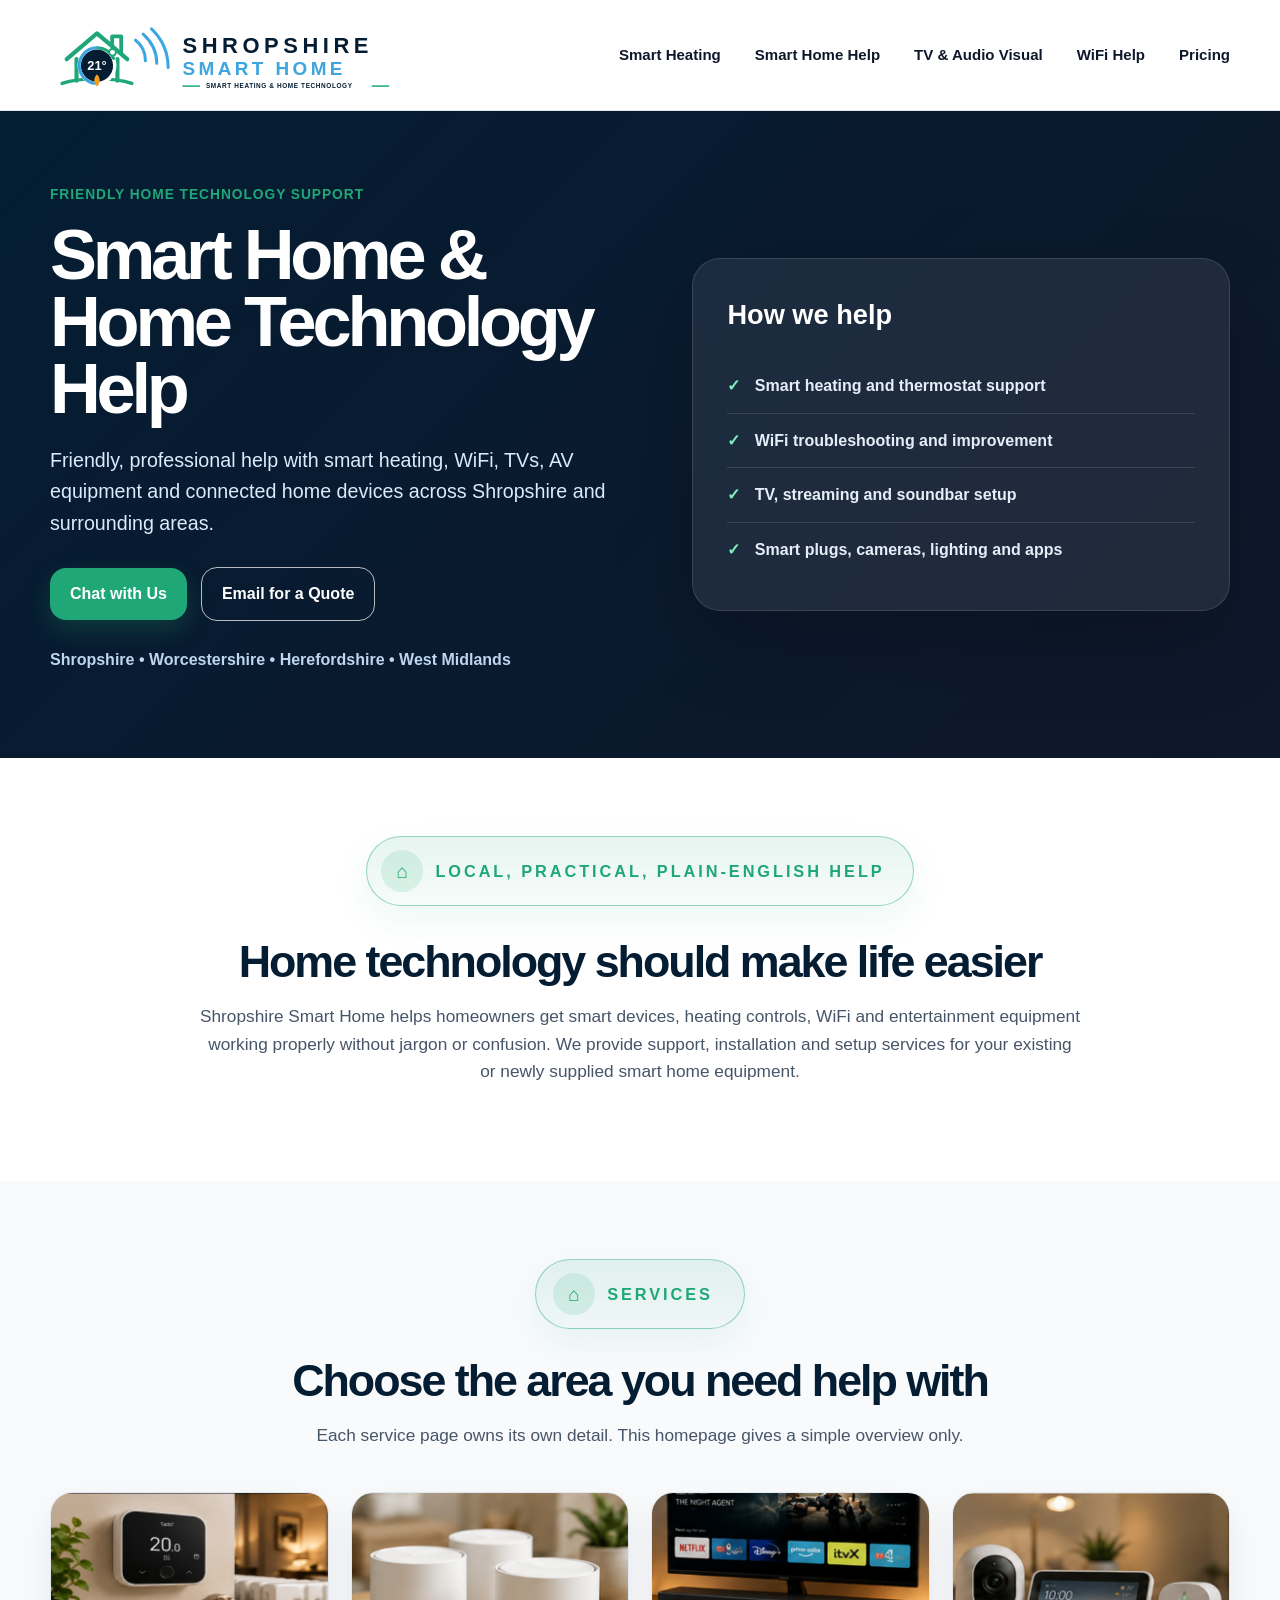
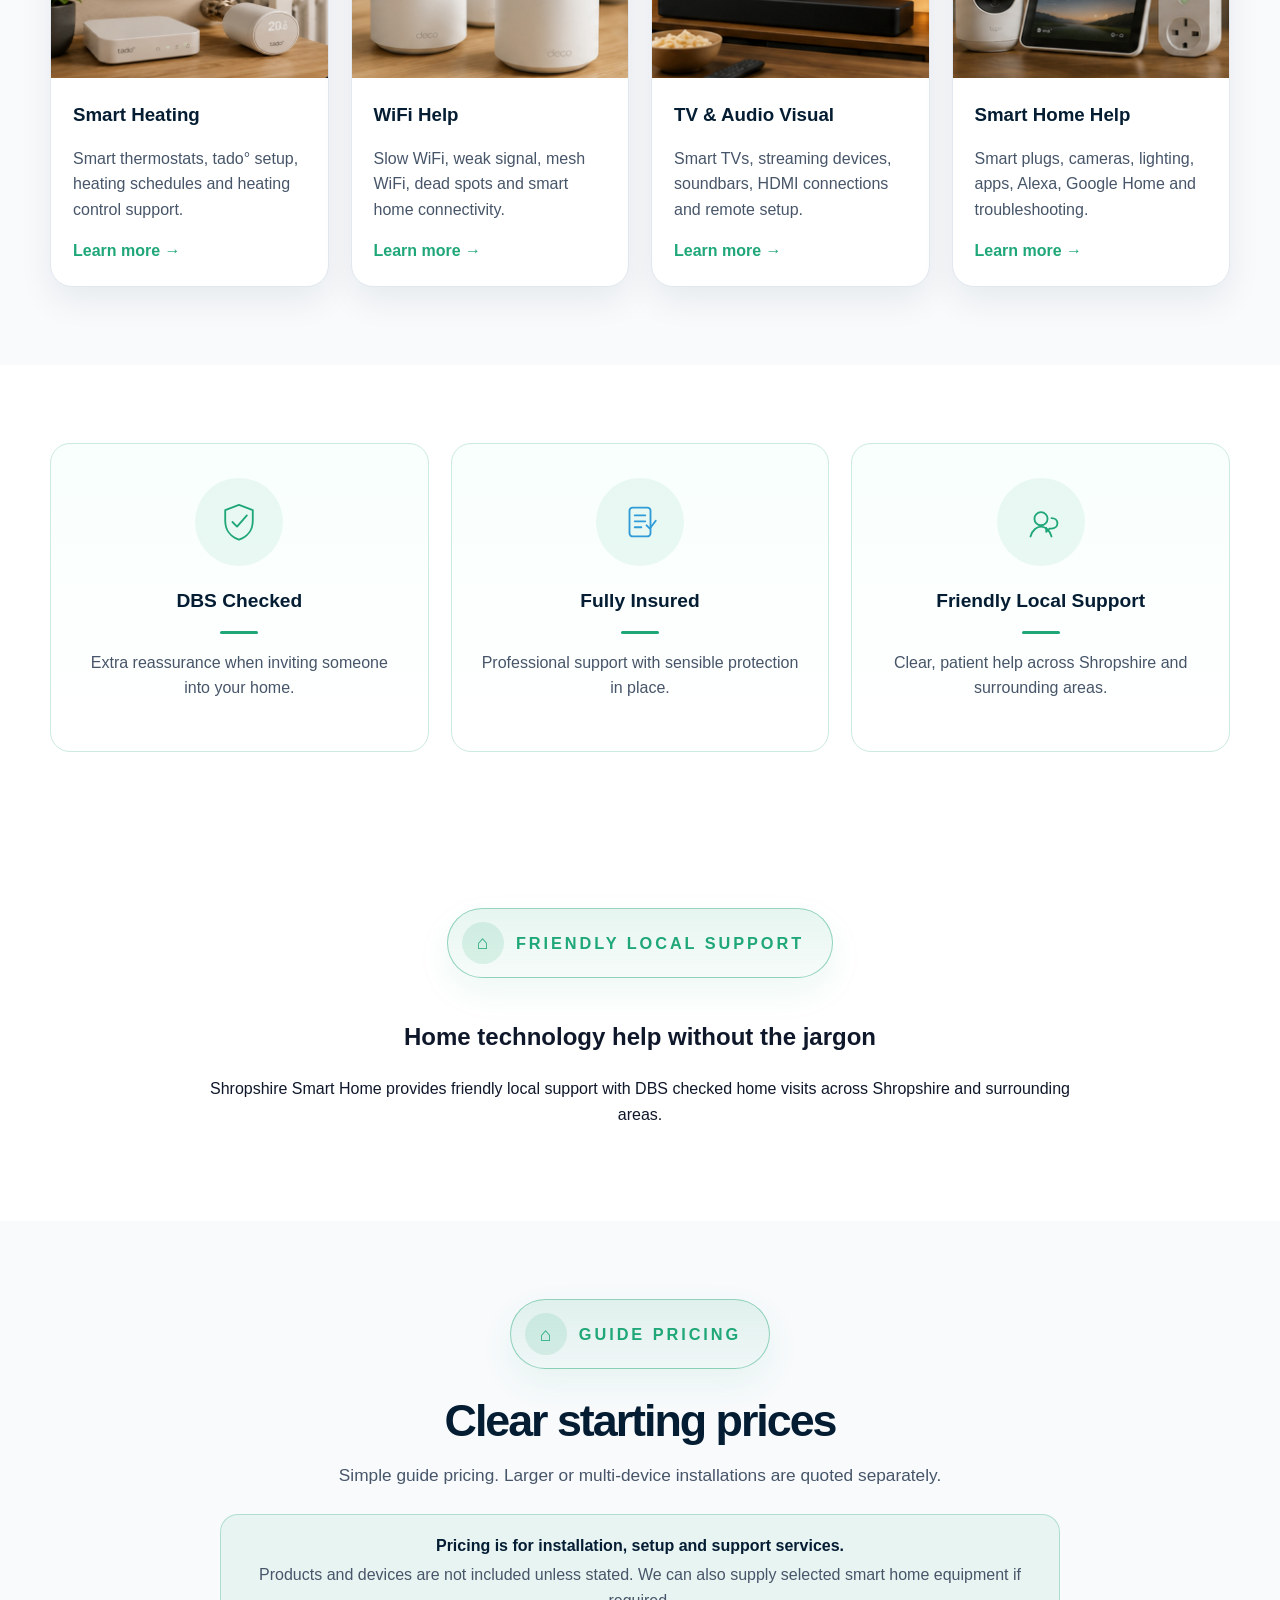
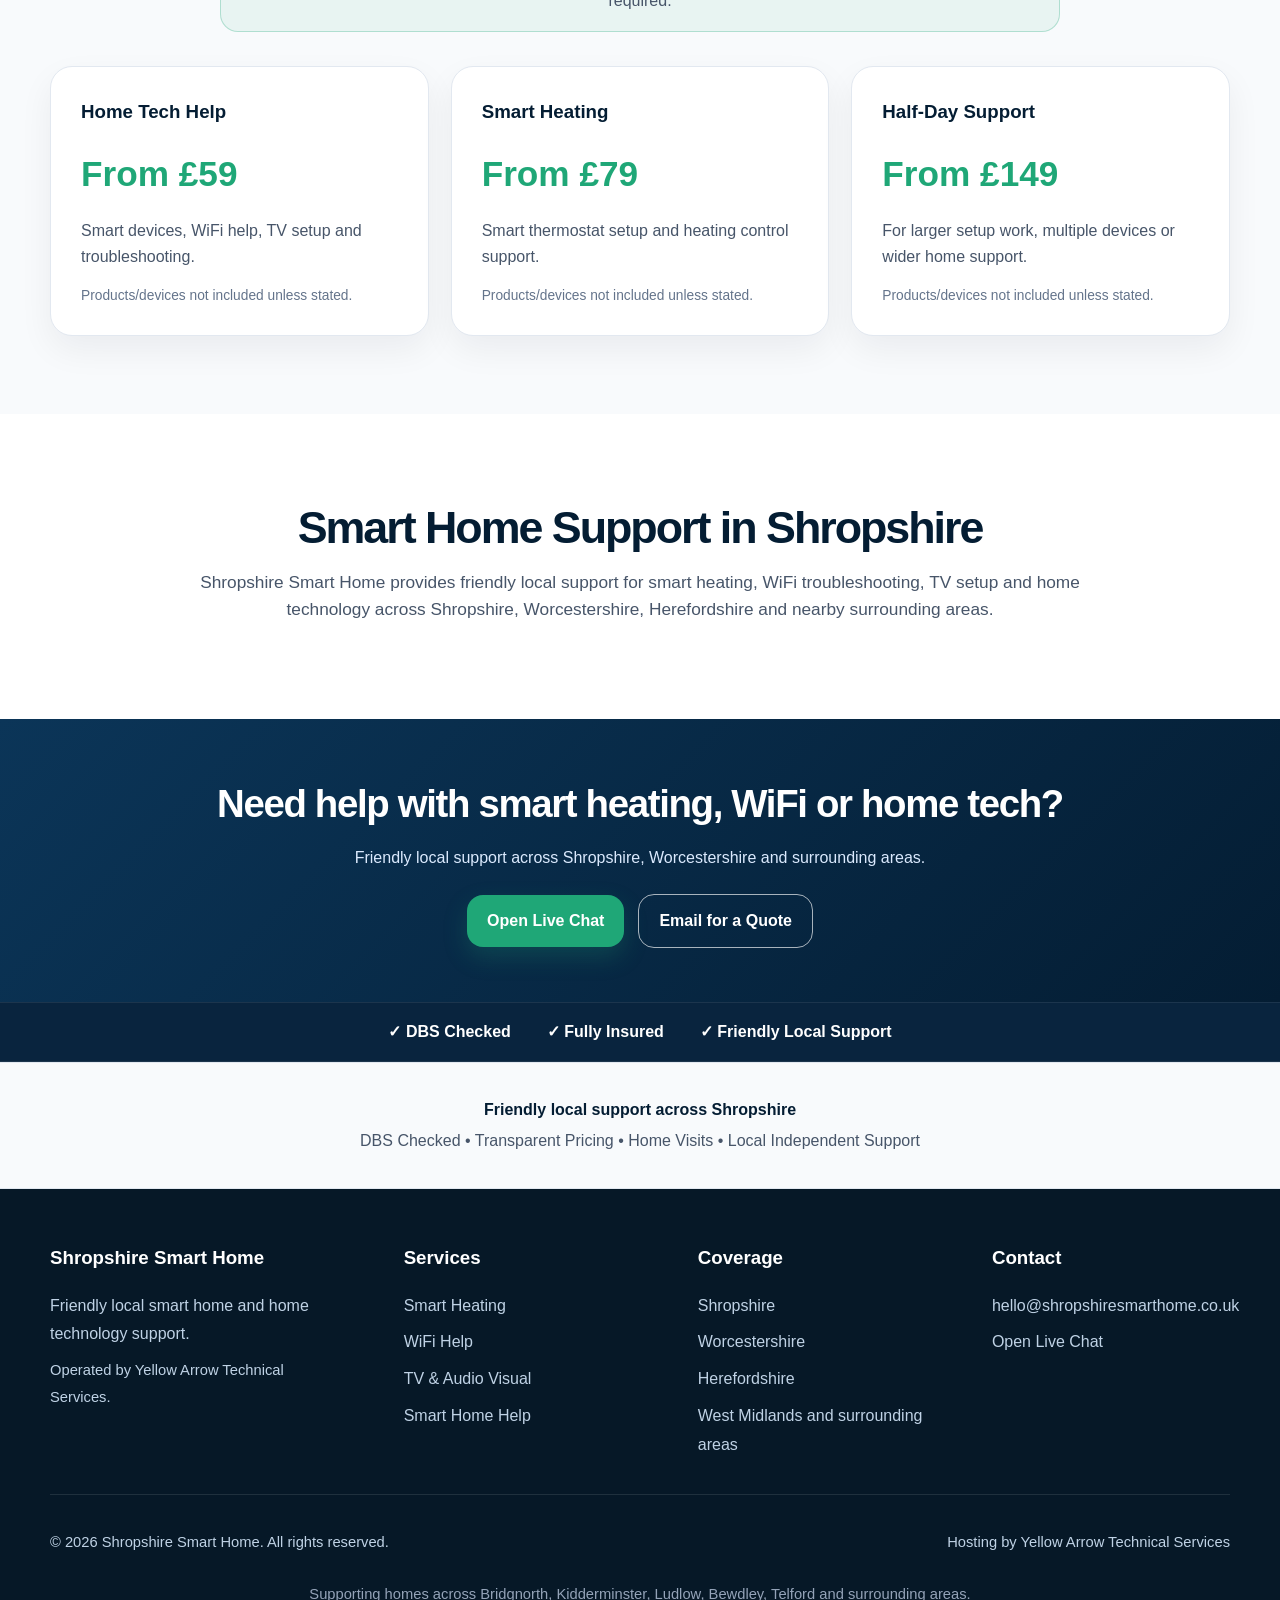
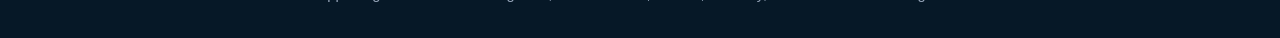
==== index.html @ 40a6ead3 "Publish" ====
<!DOCTYPE html>
<html lang="en-GB">
<head>
  <meta charset="utf-8">
  <meta name="viewport" content="width=device-width, initial-scale=1.0">
  
  <meta name="description" content="Local smart home support across Shropshire, Worcestershire and surrounding areas. Smart heating, WiFi help, TV setup and home technology support.">
  <meta property="og:title" content="Smart Home &amp; WiFi Support in Shropshire | Shropshire Smart Home">
  <meta property="og:description" content="Local smart home support across Shropshire, Worcestershire and surrounding areas. Smart heating, WiFi help, TV setup and home technology support.">
  <link rel="icon" href="/favicon.ico">
  <link rel="stylesheet" href="/styles.css">

<title>Smart Home Help & Smart Heating Installation | Shropshire Smart Home</title>
<meta name="description" content="Friendly local smart home support across Shropshire. Smart heating, WiFi help, TV & audio visual setup and smart home device installation.">
<link rel="canonical" href="https://shropshiresmarthome.co.uk/">
<meta property="og:title" content="Smart Home Help & Smart Heating Installation | Shropshire Smart Home">
<meta property="og:description" content="Friendly local smart home support across Shropshire. Smart heating, WiFi help, TV & audio visual setup and smart home device installation.">
<meta property="og:type" content="website">
<meta property="og:url" content="https://shropshiresmarthome.co.uk/">
<meta name="robots" content="index, follow">
<script type="application/ld+json">
{"@context": "https://schema.org", "@type": "LocalBusiness", "name": "Shropshire Smart Home", "url": "https://shropshiresmarthome.co.uk", "areaServed": ["Shropshire", "Bridgnorth", "Kidderminster", "Ludlow", "Bewdley", "Telford", "Shrewsbury"]}
</script>

</head>
<body>
<header class="site-header">
  <div class="container header-inner">
    <a class="brand brand-image" href="/" class="active" aria-label="Shropshire Smart Home home">
      <img src="/assets/shropshire-smart-home-header-logo.svg" alt="Shropshire Smart Home" loading="lazy">
    </a>
    <button class="mobile-menu-button" aria-expanded="false" aria-label="Open menu">☰</button>
    <nav class="main-nav">
      <a href="/smart-heating/">Smart Heating</a>
      <a href="/smart-home-help/">Smart Home Help</a>
      <a href="/tv-audio-visual/">TV &amp; Audio Visual</a>
      <a href="/wifi-help/">WiFi Help</a>
      <a href="/#pricing">Pricing</a>
    </nav>
  </div>
</header>
<main>

<section class="hero">
  <div class="container hero-grid">
    <div class="hero-copy">
      <p class="eyebrow">Friendly home technology support</p>
      <h1>Smart Home &amp; Home Technology Help</h1>
      <p class="hero-lead">Friendly, professional help with smart heating, WiFi, TVs, AV equipment and connected home devices across Shropshire and surrounding areas.</p>
      <div class="hero-actions">
        <a class="button button-primary" href="javascript:void(0)" onclick="if(window.Tawk_API){Tawk_API.maximize();}">Chat with Us</a>
        <a class="button button-secondary dark" href="mailto:hello@shropshiresmarthome.co.uk?subject=Website%20Enquiry">Email for a Quote</a>
      </div>
      <p class="hero-small">Shropshire • Worcestershire • Herefordshire • West Midlands</p>
    </div>
    <div class="hero-panel">
      <h2>How we help</h2>
      <ul>
        <li><span>✓</span> Smart heating and thermostat support</li>
        <li><span>✓</span> WiFi troubleshooting and improvement</li>
        <li><span>✓</span> TV, streaming and soundbar setup</li>
        <li><span>✓</span> Smart plugs, cameras, lighting and apps</li>
      </ul>
    </div>
  </div>
</section>

<section class="section intro-section">
  <div class="container narrow center">
    <span class="section-kicker">Local, practical, plain-English help</span>
    <h2>Home technology should make life easier</h2>
    <p>Shropshire Smart Home helps homeowners get smart devices, heating controls, WiFi and entertainment equipment working properly without jargon or confusion. We provide support, installation and setup services for your existing or newly supplied smart home equipment.</p>
  </div>
</section>

<section class="section services-overview" id="services">
  <div class="container">
    <div class="section-heading">
      <span>Services</span>
      <h2>Choose the area you need help with</h2>
      <p>Each service page owns its own detail. This homepage gives a simple overview only.</p>
    </div>
    <div class="service-card-grid">
      <article class="service-card">
        <img src="/assets/service-smart-heating-final-wide.jpg" alt="Smart heating thermostat installation" loading="lazy">
        <div class="service-card-content">
          <h3>Smart Heating</h3>
          <p>Smart thermostats, tado° setup, heating schedules and heating control support.</p>
          <a class="text-link" href="/smart-heating/">Learn more</a>
        </div>
      </article>
      <article class="service-card">
        <img src="/assets/service-wifi-help.jpg" alt="Home WiFi and smart connectivity support" loading="lazy">
        <div class="service-card-content">
          <h3>WiFi Help</h3>
          <p>Slow WiFi, weak signal, mesh WiFi, dead spots and smart home connectivity.</p>
          <a class="text-link" href="/wifi-help/">Learn more</a>
        </div>
      </article>
      <article class="service-card">
        <img src="/assets/service-tv-streaming.jpg" alt="TV streaming and connected home setup" loading="lazy">
        <div class="service-card-content">
          <h3>TV &amp; Audio Visual</h3>
          <p>Smart TVs, streaming devices, soundbars, HDMI connections and remote setup.</p>
          <a class="text-link" href="/tv-audio-visual/">Learn more</a>
        </div>
      </article>
      <article class="service-card">
        <img src="/assets/service-smart-home-help.jpg" alt="Smart home device setup" loading="lazy">
        <div class="service-card-content">
          <h3>Smart Home Help</h3>
          <p>Smart plugs, cameras, lighting, apps, Alexa, Google Home and troubleshooting.</p>
          <a class="text-link" href="/smart-home-help/">Learn more</a>
        </div>
      </article>
    </div>
  </div>
</section>

<section class="section trust-section">
  <div class="container trust-cards">
    <article>
      
      <div class="trust-icon" aria-hidden="true">
        <svg viewBox="0 0 64 64" role="img">
          <path d="M32 6l21 8v16c0 14.5-8.8 24.7-21 29-12.2-4.3-21-14.5-21-29V14l21-8z"/>
          <path d="M22 32l7 7 15-17"/>
        </svg>
      </div>
      <strong>DBS Checked</strong>
      <p>Extra reassurance when inviting someone into your home.</p>
    </article>
    <article>
      
      <div class="trust-icon" aria-hidden="true">
        <svg viewBox="0 0 64 64" role="img">
          <rect x="16" y="10" width="32" height="44" rx="5"/>
          <path d="M24 22h16M24 31h16M24 40h10"/>
          <path d="M42 37l5 5 9-12"/>
        </svg>
      </div>
      <strong>Fully Insured</strong>
      <p>Professional support with sensible protection in place.</p>
    </article>
    <article>
      
      <div class="trust-icon" aria-hidden="true">
        <svg viewBox="0 0 64 64" role="img">
          <circle cx="32" cy="27" r="10"/>
          <path d="M16 54c3-10 10-15 16-15s13 5 16 15"/>
          <path d="M48 26c5 0 9 3 9 8s-4 8-9 8h-3l-5 5v-6"/>
        </svg>
      </div>
      <strong>Friendly Local Support</strong>
      <p>Clear, patient help across Shropshire and surrounding areas.</p>
    </article>
  </div>
</section>


<section class="section about-trust">
  <div class="container narrow center">
    <span class="section-kicker">Friendly local support</span>
    <h2>Home technology help without the jargon</h2>
    <p>Shropshire Smart Home provides friendly local support with DBS checked home visits across Shropshire and surrounding areas.</p>
  </div>
</section>

<section class="section pricing-overview" id="pricing">
  <div class="container">
    <div class="section-heading">
      <span>Guide Pricing</span>
      <h2>Clear starting prices</h2>
      <p>Simple guide pricing. Larger or multi-device installations are quoted separately.</p>
    </div>
    
<div class="pricing-clarification">
  <strong>Pricing is for installation, setup and support services.</strong>
  <span>Products and devices are not included unless stated. We can also supply selected smart home equipment if required.</span>
</div>

    <div class="price-grid">
      <article>
        <h3>Home Tech Help</h3>
        <strong>From £59</strong>
        <p>Smart devices, WiFi help, TV setup and troubleshooting.</p>
        <small class="price-note">Products/devices not included unless stated.</small>
      </article>
      <article>
        <h3>Smart Heating</h3>
        <strong>From £79</strong>
        <p>Smart thermostat setup and heating control support.</p>
        <small class="price-note">Products/devices not included unless stated.</small>
      </article>
      <article>
        <h3>Half-Day Support</h3>
        <strong>From £149</strong>
        <p>For larger setup work, multiple devices or wider home support.</p>
        <small class="price-note">Products/devices not included unless stated.</small>
      </article>
    </div>
  </div>
</section>

<section class="section local-seo">
  <div class="container narrow center">
    <h2>Smart Home Support in Shropshire</h2>
    <p>Shropshire Smart Home provides friendly local support for smart heating, WiFi troubleshooting, TV setup and home technology across Shropshire, Worcestershire, Herefordshire and nearby surrounding areas.</p>
  </div>
</section>

</main>
<section class="pre-footer-cta">
  <div class="container pre-footer-inner">
    <h2>Need help with smart heating, WiFi or home tech?</h2>
    <p>Friendly local support across Shropshire, Worcestershire and surrounding areas.</p>
    <div class="cta-actions">
      <a class="button button-primary" href="javascript:void(0)" onclick="if(window.Tawk_API){Tawk_API.maximize();}">Open Live Chat</a>
      <a class="button button-secondary light" href="mailto:hello@shropshiresmarthome.co.uk?subject=Website%20Enquiry">Email for a Quote</a>
    </div>
  </div>
</section>

<section class="trust-strip" aria-label="Trust and reassurance">
  <div class="container trust-strip-inner">
    <span>✓ DBS Checked</span>
    <span>✓ Fully Insured</span>
    <span>✓ Friendly Local Support</span>
  </div>
</section>


<section class="footer-trust-banner">
  <div class="container narrow center">
    <p><strong>Friendly local support across Shropshire</strong></p>
    <p>DBS Checked • Transparent Pricing • Home Visits • Local Independent Support</p>
  </div>
</section>
<footer class="site-footer" id="contact">
  <div class="container footer-grid">
    <div>
      <h3>Shropshire Smart Home</h3>
      <p>Friendly local smart home and home technology support.</p>
      <p class="footer-small">Operated by Yellow Arrow Technical Services.</p>
    </div>
    <div>
      <h3>Services</h3>
      <p><a href="/smart-heating/">Smart Heating</a></p>
      <p><a href="/wifi-help/">WiFi Help</a></p>
      <p><a href="/tv-audio-visual/">TV &amp; Audio Visual</a></p>
      <p><a href="/smart-home-help/">Smart Home Help</a></p>
    </div>
    <div>
      <h3>Coverage</h3>
      <p>Shropshire</p>
      <p>Worcestershire</p>
      <p>Herefordshire</p>
      <p>West Midlands and surrounding areas</p>
    </div>
    <div>
      <h3>Contact</h3>
      <p><a href="mailto:hello@shropshiresmarthome.co.uk">hello@shropshiresmarthome.co.uk</a></p>
      <p><a href="javascript:void(0)" onclick="if(window.Tawk_API){Tawk_API.maximize();}">Open Live Chat</a></p>
    </div>
  </div>
  <div class="container footer-bottom">
    <p>© 2026 Shropshire Smart Home. All rights reserved.</p>
    <p>Hosting by <a href="https://yellowarrow.co.uk">Yellow Arrow Technical Services</a></p>
  </div>
<p class="service-areas">Supporting homes across Bridgnorth, Kidderminster, Ludlow, Bewdley, Telford and surrounding areas.</p>
</footer>
<!--Start of Tawk.to Script-->
<script type="text/javascript">
var Tawk_API=Tawk_API||{}, Tawk_LoadStart=new Date();
(function(){
var s1=document.createElement("script"),s0=document.getElementsByTagName("script")[0];
s1.async=true;
s1.src='https://embed.tawk.to/69ff1a2b364aeb1c298f36e7/1jo67sf1c';
s1.charset='UTF-8';
s1.setAttribute('crossorigin','*');
s0.parentNode.insertBefore(s1,s0);
})();
</script>
<!--End of Tawk.to Script-->
<script src="/script.js"></script>
</body>
</html>
---- styles.css ----
:root {
  --navy: #041d33;
  --slate: #0f172a;
  --muted: #64748b;
  --light: #f8fafc;
  --line: #e2e8f0;
  --green: #1fa777;
  --green-dark: #17865f;
  --blue: #3da5e0;
  --white: #ffffff;
  --orange: #f59d1a;
}
* { box-sizing: border-box; }
html { scroll-behavior: smooth; }
body {
  margin: 0;
  font-family: Arial, Helvetica, sans-serif;
  color: var(--slate);
  background: #fff;
  line-height: 1.6;
}
a { color: inherit; text-decoration: none; }
img { max-width: 100%; }
.container {
  width: min(1180px, calc(100% - 40px));
  margin: 0 auto;
}
.narrow { max-width: 880px; }
.center { text-align: center; }

.site-header {
  position: sticky;
  top: 0;
  z-index: 50;
  background: rgba(255,255,255,.96);
  border-bottom: 1px solid var(--line);
  backdrop-filter: blur(10px);
}
.header-inner {
  min-height: 82px;
  display: flex;
  align-items: center;
  justify-content: space-between;
  gap: 22px;
}
.brand-image img {
  max-height: 72px;
  width: auto;
  display: block;
}
.main-nav {
  display: flex;
  align-items: center;
  gap: 22px;
  font-size: .94rem;
  font-weight: 800;
}
.main-nav a:hover,
.main-nav a.active { color: var(--green); }
.nav-button,
.button-primary {
  background: var(--green);
  color: #fff !important;
  padding: 12px 18px;
  border-radius: 16px;
  box-shadow: 0 10px 24px rgba(31,167,119,.22);
}
.nav-button:hover,
.button-primary:hover { background: var(--green-dark); }
.mobile-menu-button {
  display: none;
  border: 0;
  background: var(--light);
  border-radius: 12px;
  font-size: 1.5rem;
  padding: 8px 12px;
}
.button {
  display: inline-flex;
  align-items: center;
  justify-content: center;
  border-radius: 16px;
  padding: 13px 20px;
  font-weight: 900;
}
.button-secondary {
  border: 1px solid #9fb1c6;
  background: #fff;
  color: var(--navy);
}
.button-secondary.dark {
  background: transparent;
  color: #fff;
  border-color: rgba(255,255,255,.7);
}
.button-secondary.light {
  background: transparent;
  color: #fff;
  border-color: rgba(255,255,255,.65);
}
.hero,
.service-hero {
  background: linear-gradient(135deg, var(--navy), #0f172a);
  color: #fff;
  overflow: hidden;
}
.hero-grid,
.service-hero-grid {
  min-height: 620px;
  display: grid;
  grid-template-columns: 1.04fr .96fr;
  gap: 60px;
  align-items: center;
  padding: 70px 0;
}
.eyebrow,
.section-kicker {
  display: inline-flex;
  align-items: center;
  gap: 8px;
  color: var(--green);
  font-weight: 900;
  letter-spacing: .07em;
  text-transform: uppercase;
  font-size: .86rem;
  margin: 0 0 16px;
}
.eyebrow.light { color: #80f0bf; }
.hero h1,
.service-hero h1 {
  font-size: clamp(2.9rem, 5.5vw, 5.4rem);
  line-height: .95;
  letter-spacing: -.06em;
  margin: 0 0 22px;
}
.hero-lead {
  font-size: 1.23rem;
  max-width: 640px;
  color: #dbeafe;
  margin-bottom: 28px;
}
.hero-actions,
.cta-actions {
  display: flex;
  gap: 14px;
  flex-wrap: wrap;
  align-items: center;
}
.hero-small {
  margin-top: 26px;
  color: #bdd5ee;
  font-weight: 700;
}
.hero-panel {
  background: rgba(255,255,255,.08);
  border: 1px solid rgba(255,255,255,.12);
  border-radius: 28px;
  padding: 34px;
  box-shadow: 0 30px 80px rgba(0,0,0,.22);
}
.hero-panel h2 {
  margin-top: 0;
  font-size: 1.7rem;
}
.hero-panel ul {
  padding: 0;
  margin: 0;
  list-style: none;
}
.hero-panel li {
  padding: 14px 0;
  border-bottom: 1px solid rgba(255,255,255,.12);
  color: #e5eef8;
  font-weight: 700;
}
.hero-panel li:last-child { border-bottom: 0; }
.hero-panel span { color: #80f0bf; margin-right: 10px; }

.section { padding: 78px 0; }
.section-heading {
  text-align: center;
  max-width: 780px;
  margin: 0 auto 42px;
}
.section-heading span {
  color: var(--green);
  font-weight: 900;
  text-transform: uppercase;
  letter-spacing: .07em;
  font-size: .85rem;
}
.section-heading h2,
.intro-section h2,
.local-seo h2 {
  color: var(--navy);
  font-size: clamp(2rem, 3.5vw, 3.4rem);
  line-height: 1.06;
  margin: 12px 0 14px;
  letter-spacing: -.045em;
}
.section-heading p,
.intro-section p,
.local-seo p {
  color: #475569;
  font-size: 1.08rem;
}
.intro-section { background: #fff; }
.services-overview { background: var(--light); }
.service-card-grid {
  display: grid;
  grid-template-columns: repeat(4, 1fr);
  gap: 22px;
}
.service-card {
  background: #fff;
  border: 1px solid var(--line);
  border-radius: 22px;
  overflow: hidden;
  box-shadow: 0 14px 34px rgba(15,23,42,.07);
}
.service-card img {
  height: 185px;
  width: 100%;
  object-fit: cover;
  display: block;
}
.service-card-content { padding: 22px; }
.service-card h3 {
  margin: 0 0 10px;
  color: var(--navy);
}
.service-card p { color: #475569; }
.text-link {
  color: var(--green);
  font-weight: 900;
}
.text-link::after { content: " →"; }

.trust-section {
  background: #fff;
}
.trust-cards {
  display: grid;
  grid-template-columns: repeat(3, 1fr);
  gap: 22px;
}
.trust-cards article {
  border: 1px solid #cceadd;
  background: linear-gradient(180deg, #f8fffc, #fff);
  border-radius: 20px;
  padding: 26px;
  text-align: center;
}
.trust-cards strong {
  color: var(--navy);
  font-size: 1.2rem;
}
.trust-cards p { color: #475569; }

.pricing-overview {
  background: var(--light);
}
.price-grid {
  display: grid;
  grid-template-columns: repeat(3, 1fr);
  gap: 22px;
}
.price-grid article {
  background: #fff;
  border: 1px solid var(--line);
  border-radius: 22px;
  padding: 30px;
  box-shadow: 0 14px 34px rgba(15,23,42,.06);
}
.price-grid h3 { color: var(--navy); margin-top: 0; }
.price-grid strong {
  display: block;
  color: var(--green);
  font-size: 2.2rem;
  margin: 12px 0;
}
.price-grid p { color: #475569; }
.local-seo { background: #fff; }

.service-photo {
  border-radius: 28px;
  overflow: hidden;
  background: #fff;
  box-shadow: 0 30px 80px rgba(0,0,0,.22);
}
.service-photo img {
  height: 430px;
  width: 100%;
  object-fit: cover;
  display: block;
}
.boundary-section { background: var(--light); }
.boundary-grid {
  display: grid;
  grid-template-columns: 1fr 1fr;
  gap: 24px;
}
.boundary-card {
  border-radius: 22px;
  padding: 28px;
  background: #fff;
  border: 1px solid var(--line);
  box-shadow: 0 12px 30px rgba(15,23,42,.05);
}
.boundary-card h2 {
  color: var(--navy);
  margin-top: 0;
}
.boundary-card ul { margin-bottom: 0; }
.boundary-card li { margin: 9px 0; color: #475569; }
.boundary-card.owns { border-color: #bdebd8; }
.boundary-card.not-owns { border-color: #d7e1ea; }

.detail-grid {
  display: grid;
  grid-template-columns: repeat(4, 1fr);
  gap: 22px;
}
.detail-card {
  background: #fff;
  border: 1px solid var(--line);
  border-radius: 20px;
  padding: 26px;
  box-shadow: 0 12px 30px rgba(15,23,42,.05);
}
.detail-card h3 {
  color: var(--navy);
  margin-top: 0;
}
.detail-card p { color: #475569; }

.service-pricing { background: var(--light); }
.price-detail-grid {
  display: grid;
  grid-template-columns: .75fr 1.25fr;
  gap: 24px;
  align-items: stretch;
}
.service-price-box {
  background: linear-gradient(135deg, var(--navy), #0d3d67);
  color: #fff;
  border-radius: 22px;
  padding: 34px;
}
.service-price-box span { font-weight: 900; }
.service-price-box strong {
  display: block;
  font-size: 3.1rem;
  line-height: 1;
  margin: 20px 0;
}
.service-price-box p { color: #dbeafe; margin-bottom: 0; }
.included-box {
  background: #fff;
  border: 1px solid var(--line);
  border-radius: 22px;
  padding: 34px;
}
.included-box h2 { color: var(--navy); margin-top: 0; }
.tick-list {
  list-style: none;
  padding: 0;
  margin: 0;
}
.tick-list li { margin: 10px 0; color: #475569; }
.tick-list li::before {
  content: "✓";
  color: var(--green);
  font-weight: 900;
  margin-right: 10px;
}
.faq-section { background: #fff; }
.faq-list {
  border: 1px solid var(--line);
  border-radius: 22px;
  background: #fff;
  overflow: hidden;
}
.faq-list details {
  padding: 20px 24px;
  border-bottom: 1px solid var(--line);
}
.faq-list details:last-child { border-bottom: 0; }
.faq-list summary {
  cursor: pointer;
  font-weight: 900;
  color: var(--navy);
}
.faq-list p { color: #475569; }

.pre-footer-cta {
  background: linear-gradient(135deg, #0b3558, var(--navy));
  color: #fff;
  padding: 54px 0;
  text-align: center;
}
.pre-footer-inner h2 {
  margin: 0 0 10px;
  font-size: clamp(1.8rem, 3vw, 2.7rem);
  letter-spacing: -.035em;
}
.pre-footer-inner p {
  color: #dbeafe;
  margin: 0 auto 24px;
}
.cta-actions { justify-content: center; }
.trust-strip {
  background: #09243e;
  color: #fff;
  border-top: 1px solid rgba(255,255,255,.08);
  border-bottom: 1px solid rgba(255,255,255,.08);
}
.trust-strip-inner {
  min-height: 58px;
  display: flex;
  justify-content: center;
  align-items: center;
  gap: 36px;
  flex-wrap: wrap;
  font-weight: 900;
}
.site-footer {
  background: #061827;
  color: #dbeafe;
  padding: 54px 0 22px;
}
.footer-grid {
  display: grid;
  grid-template-columns: 1.25fr 1fr 1fr 1fr;
  gap: 34px;
}
.site-footer h3 {
  color: #fff;
  margin-top: 0;
}
.site-footer p {
  margin: 8px 0;
  color: #bfd2e5;
}
.site-footer a:hover { color: #fff; }
.footer-small { font-size: .92rem; }
.footer-bottom {
  border-top: 1px solid rgba(255,255,255,.1);
  margin-top: 34px;
  padding-top: 20px;
  display: flex;
  justify-content: space-between;
  gap: 20px;
  color: #9fb6ca;
  font-size: .92rem;
}

@media (max-width: 1100px) {
  .main-nav { gap: 14px; font-size: .86rem; }
  .service-card-grid,
  .detail-grid { grid-template-columns: repeat(2, 1fr); }
}
@media (max-width: 900px) {
  .mobile-menu-button { display: block; }
  .main-nav {
    display: none;
    position: absolute;
    left: 20px;
    right: 20px;
    top: 82px;
    background: #fff;
    border: 1px solid var(--line);
    border-radius: 18px;
    padding: 18px;
    flex-direction: column;
    align-items: stretch;
    box-shadow: 0 18px 40px rgba(15,23,42,.16);
  }
  .main-nav.open { display: flex; }
  .hero-grid,
  .service-hero-grid,
  .boundary-grid,
  .price-detail-grid {
    grid-template-columns: 1fr;
  }
  .footer-grid { grid-template-columns: 1fr 1fr; }
}
@media (max-width: 680px) {
  .container { width: min(100% - 28px, 1180px); }
  .hero-grid,
  .service-hero-grid { min-height: auto; padding: 48px 0; }
  .hero-actions { flex-direction: column; align-items: stretch; }
  .service-card-grid,
  .detail-grid,
  .trust-cards,
  .price-grid,
  .footer-grid { grid-template-columns: 1fr; }
  .service-photo img { height: 270px; }
  .trust-strip-inner { gap: 14px; padding: 14px 0; flex-direction: column; }
  .footer-bottom { flex-direction: column; }
}


/* Visual correction rebuild: photo-style service images */
.service-card img {
  object-fit: cover;
  object-position: center;
}

.service-photo img {
  object-fit: cover;
  object-position: center;
  background: #f8fafc;
}



/* Navigation polish update */
.site-header {
    padding: 14px 0 !important;
    min-height: auto !important;
}

.navbar,
.nav-container,
.header-container {
    min-height: 78px !important;
    align-items: center !important;
}

.logo img,
.site-logo img,
.header-logo img {
    max-height: 72px !important;
    width: auto !important;
}

.nav-links,
.nav-menu {
    gap: 34px !important;
    align-items: center !important;
}

.nav-links a,
.nav-menu a {
    font-size: 1.05rem !important;
    font-weight: 700 !important;
    line-height: 1.2 !important;
}

.quote-btn,
.cta-button,
.header-cta {
    padding: 14px 24px !important;
    border-radius: 18px !important;
    font-size: 1rem !important;
    min-width: unset !important;
    box-shadow: 0 10px 24px rgba(33,167,116,0.18) !important;
}

@media (max-width: 1100px) {
    .nav-links,
    .nav-menu {
        gap: 22px !important;
    }

    .nav-links a,
    .nav-menu a {
        font-size: 0.98rem !important;
    }

    .logo img,
    .site-logo img,
    .header-logo img {
        max-height: 62px !important;
    }
}



/* Navbar balance update: remove header CTA and centre nav */
.header-inner {
  justify-content: space-between;
}

.main-nav {
  gap: 34px !important;
}

.nav-button {
  display: none !important;
}

@media (min-width: 901px) {
  .main-nav {
    margin-left: auto;
  }
}


/* Final smart heating visual */
.service-photo img,
.service-card img {
  object-fit: cover;
  object-position: center;
}


/* DBS selected trust additions: footer trust banner + about wording */
.about-trust {
  background: #ffffff;
}

.footer-trust-banner {
  background: #f8fafc;
  border-top: 1px solid #e2e8f0;
  border-bottom: 1px solid #e2e8f0;
  padding: 28px 0;
  text-align: center;
}

.footer-trust-banner p {
  margin: 6px 0;
  color: #475569;
}

.footer-trust-banner strong {
  color: #041d33;
}



/* Refined trust card icons */
.trust-icon {
  width: 88px;
  height: 88px;
  margin: 0 auto 20px;
  border-radius: 50%;
  display: flex;
  align-items: center;
  justify-content: center;
  background: rgba(31,167,119,0.08);
}

.trust-icon svg {
  width: 42px;
  height: 42px;
  fill: none !important;
  stroke: #1fa777 !important;
  stroke-width: 2.8;
  stroke-linecap: round;
  stroke-linejoin: round;
}

.trust-cards article:nth-child(2) .trust-icon svg {
  stroke: #2f9bd8 !important;
}

.trust-cards article:nth-child(3) .trust-icon svg {
  stroke: #1fa777 !important;
}

.trust-cards article {
  padding: 34px 28px !important;
}

.trust-cards strong::after {
  content: "";
  display: block;
  width: 38px;
  height: 3px;
  border-radius: 999px;
  background: #1fa777;
  margin: 14px auto 0;
}



/* Cigar button style section labels */
.section-heading span,
.section-kicker {
  display: inline-flex !important;
  align-items: center;
  justify-content: center;
  gap: 12px;
  min-width: 210px;
  padding: 13px 28px;
  border: 1px solid rgba(31, 167, 119, 0.45);
  border-radius: 999px;
  background: linear-gradient(180deg, rgba(31,167,119,0.11), rgba(31,167,119,0.04));
  color: #1fa777 !important;
  font-size: 1.02rem !important;
  line-height: 1;
  font-weight: 900 !important;
  letter-spacing: 0.18em !important;
  text-transform: uppercase;
  box-shadow: 0 14px 34px rgba(31,167,119,0.08);
  margin-bottom: 20px;
}

.section-heading span::before,
.section-kicker::before {
  content: "⌂";
  display: inline-grid;
  place-items: center;
  width: 42px;
  height: 42px;
  margin-left: -14px;
  border-radius: 50%;
  background: rgba(31,167,119,0.13);
  color: #1fa777;
  font-size: 1.2rem;
  letter-spacing: 0;
}

.section-heading h2 {
  margin-top: 8px !important;
}

/* Keep hero/page eyebrow labels less oversized than section labels */
.hero .eyebrow,
.service-hero .eyebrow {
  min-width: unset;
  padding: 0;
  border: 0;
  background: transparent;
  box-shadow: none;
  margin-bottom: 16px;
}

.hero .eyebrow::before,
.service-hero .eyebrow::before {
  display: none;
}

@media (max-width: 680px) {
  .section-heading span,
  .section-kicker {
    min-width: 0;
    width: auto;
    max-width: 100%;
    font-size: 0.9rem !important;
    padding: 11px 20px;
    letter-spacing: 0.12em !important;
  }

  .section-heading span::before,
  .section-kicker::before {
    width: 36px;
    height: 36px;
    margin-left: -10px;
  }
}


.service-areas {
  margin-top: 18px;
  color: #94a3b8;
  font-size: 0.95rem;
}


/* Pricing clarification additions */
.pricing-clarification {
  max-width: 840px;
  margin: -18px auto 34px;
  padding: 18px 22px;
  border: 1px solid rgba(31,167,119,0.28);
  border-radius: 18px;
  background: rgba(31,167,119,0.07);
  color: #334155;
  text-align: center;
}

.pricing-clarification strong,
.service-note strong {
  display: block;
  color: #041d33;
  margin-bottom: 4px;
}

.pricing-clarification span,
.service-note span {
  display: block;
  color: #475569;
}

.service-note {
  margin: 0 0 24px;
  padding: 16px 18px;
  border-left: 4px solid #1fa777;
  border-radius: 14px;
  background: rgba(255,255,255,0.10);
  color: #dbeafe;
  max-width: 620px;
}

.service-note strong {
  color: #ffffff;
}

.service-note span {
  color: #dbeafe;
}

.price-note {
  display: block;
  margin-top: 14px;
  color: #64748b;
  font-size: 0.86rem;
  line-height: 1.4;
}


.faq-grid {
  display: grid;
  gap: 24px;
}

.faq-item {
  padding: 26px;
  border-radius: 18px;
  background: #ffffff;
  border: 1px solid #e2e8f0;
  box-shadow: 0 12px 30px rgba(15,23,42,0.04);
}

.faq-item h3 {
  margin-bottom: 12px;
  color: #041d33;
}

.faq-item p {
  color: #475569;
  line-height: 1.7;
}


/* Footer cleanup refinement */
.site-footer {
  overflow: hidden;
}

.site-footer .footer-grid {
  gap: 56px;
  align-items: flex-start;
}

.site-footer .footer-grid > div {
  min-width: 0;
}

.site-footer p,
.site-footer li,
.site-footer a {
  line-height: 1.8;
}

.site-footer ul {
  padding: 0;
  margin: 0;
  list-style: none;
}

.site-footer .footer-bottom {
  display: flex;
  justify-content: space-between;
  align-items: center;
  gap: 20px;
  padding-top: 26px;
  margin-top: 26px;
  border-top: 1px solid rgba(255,255,255,0.10);
  flex-wrap: wrap;
}

.site-footer .service-areas {
  width: 100%;
  text-align: center;
  margin-top: 18px;
  color: #94a3b8;
  font-size: 0.92rem;
}

.site-footer .hosting-credit {
  text-align: right;
}

@media (max-width: 900px) {
  .site-footer .footer-bottom {
    flex-direction: column;
    text-align: center;
  }

  .site-footer .hosting-credit {
    text-align: center;
  }
}
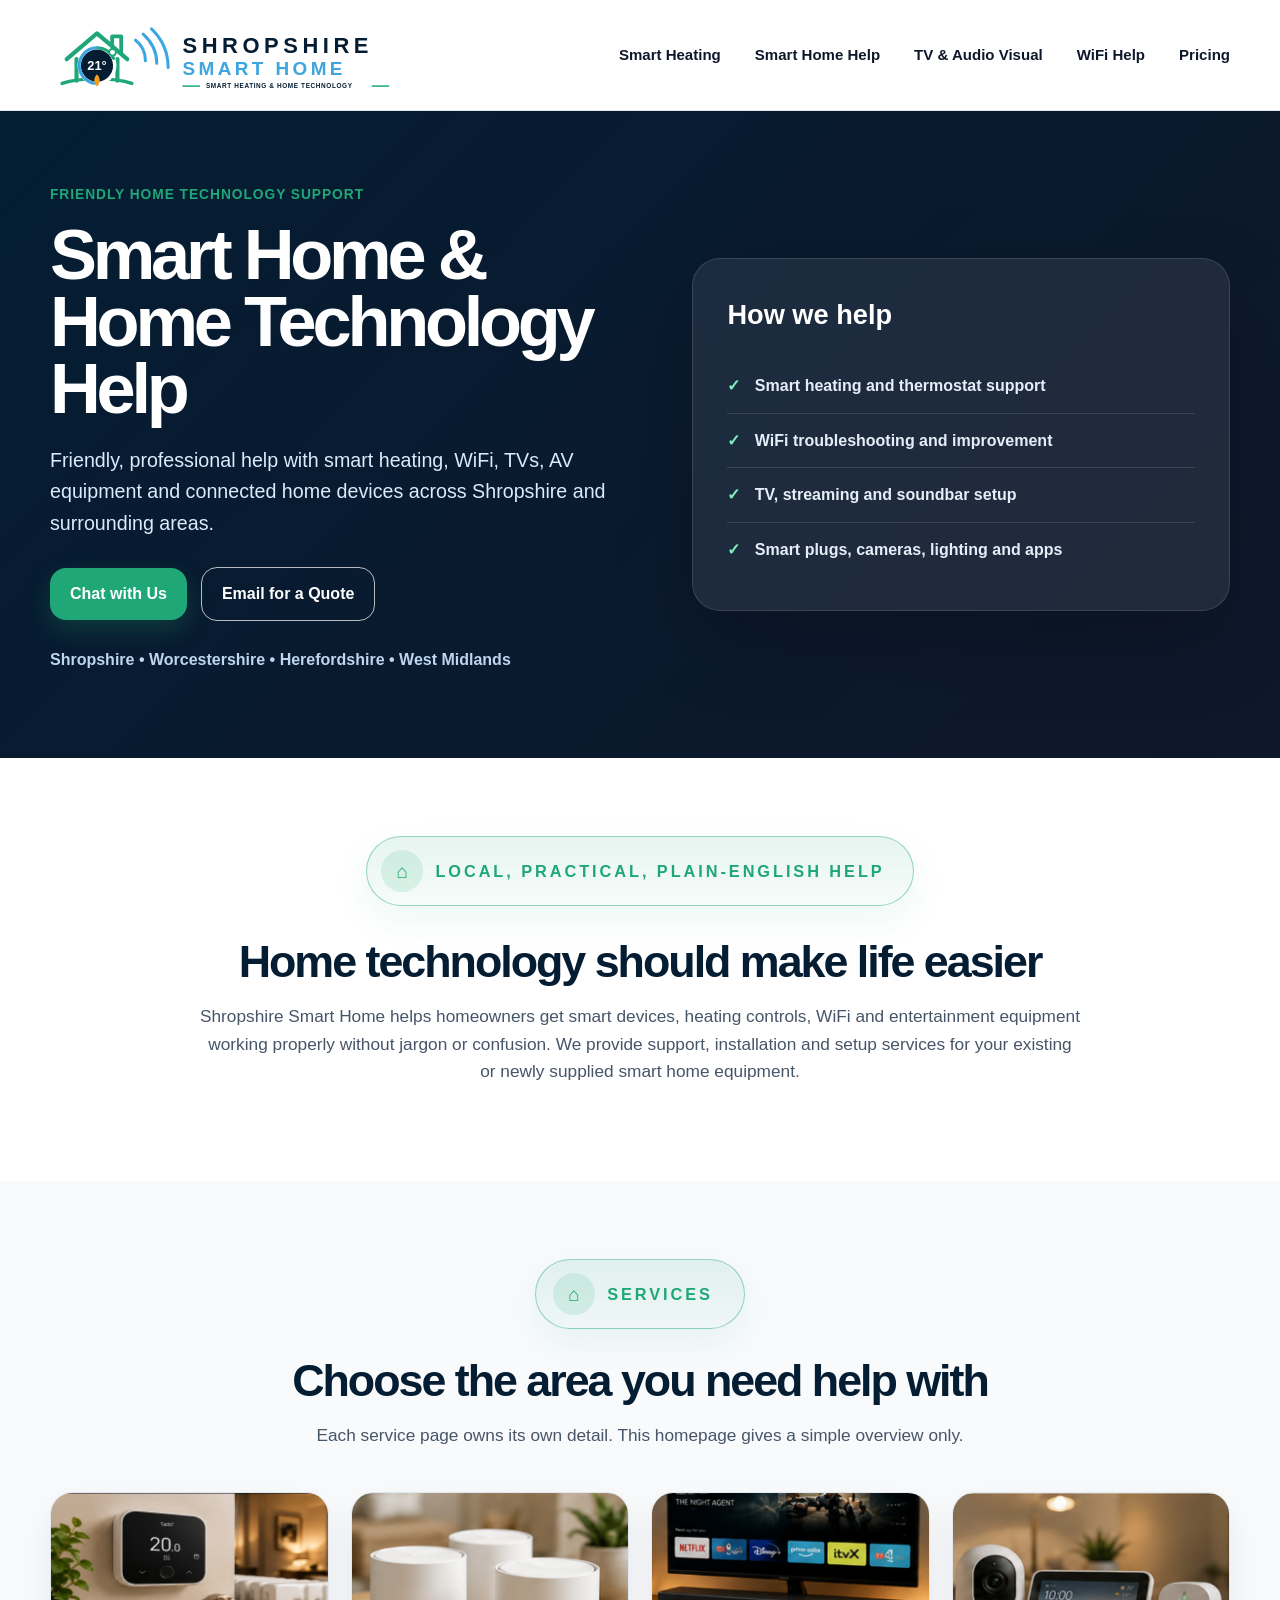
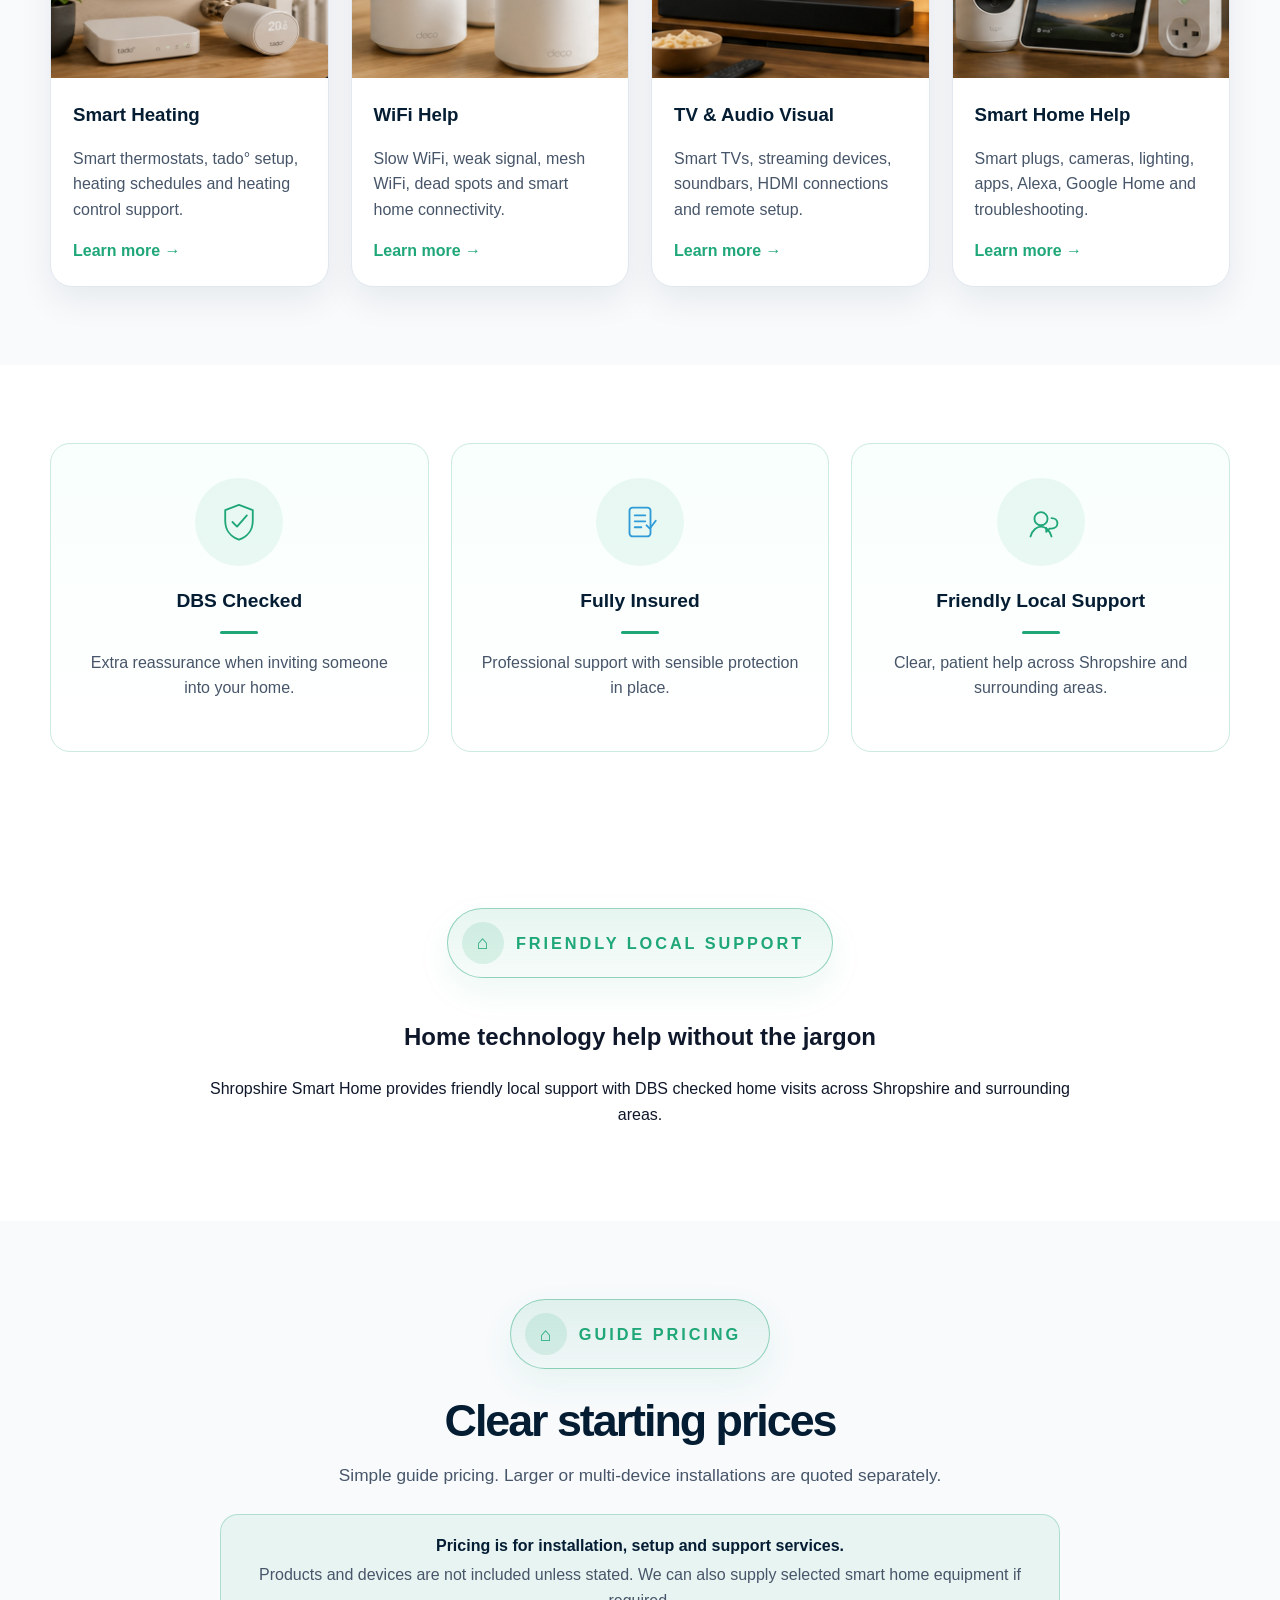
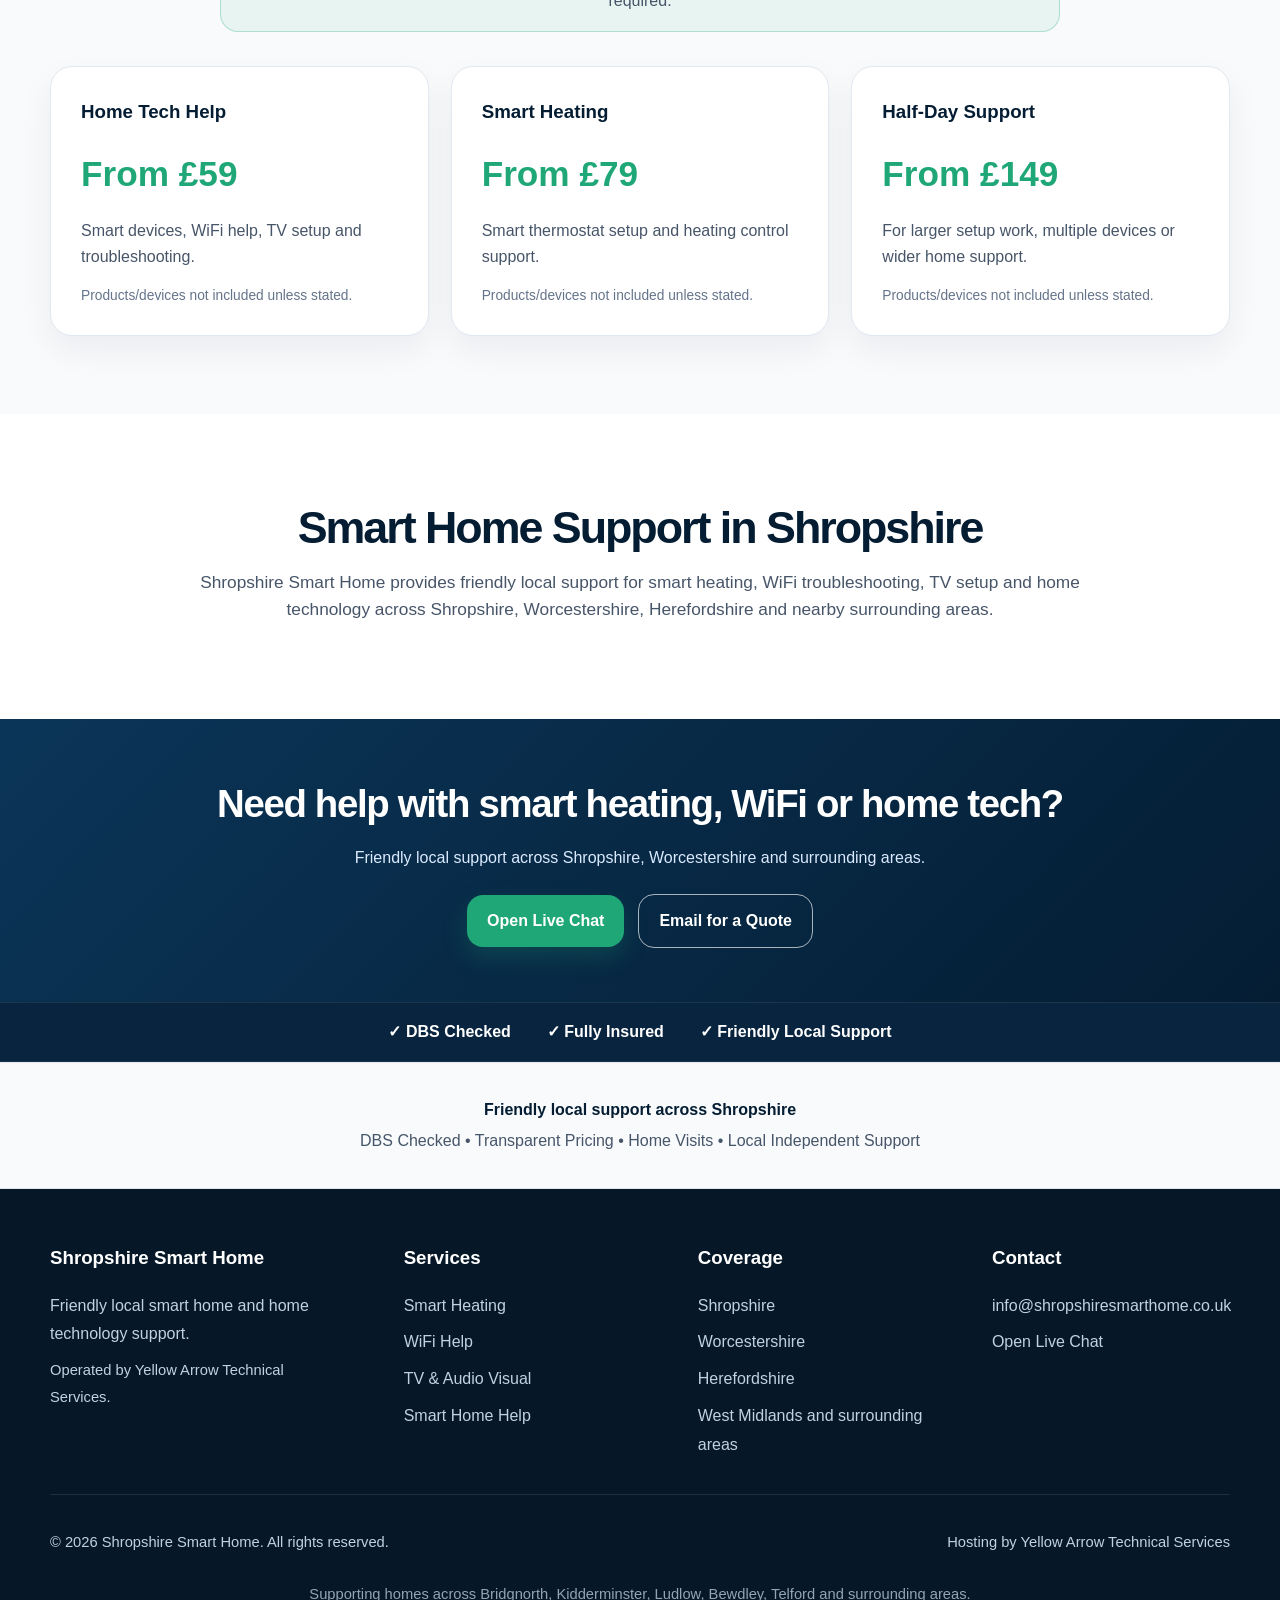
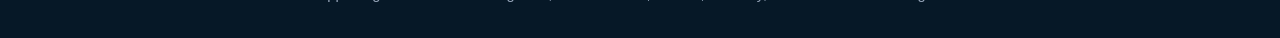
==== commit 9333a327: "update 2" ====
--- a/index.html
+++ b/index.html
@@ -49,7 +49,7 @@
       <p class="hero-lead">Friendly, professional help with smart heating, WiFi, TVs, AV equipment and connected home devices across Shropshire and surrounding areas.</p>
       <div class="hero-actions">
         <a class="button button-primary" href="javascript:void(0)" onclick="if(window.Tawk_API){Tawk_API.maximize();}">Chat with Us</a>
-        <a class="button button-secondary dark" href="mailto:hello@shropshiresmarthome.co.uk?subject=Website%20Enquiry">Email for a Quote</a>
+        <a class="button button-secondary dark" href="mailto:info@shropshiresmarthome.co.uk?subject=Website%20Enquiry">Email for a Quote</a>
       </div>
       <p class="hero-small">Shropshire • Worcestershire • Herefordshire • West Midlands</p>
     </div>
@@ -216,7 +216,7 @@
     <p>Friendly local support across Shropshire, Worcestershire and surrounding areas.</p>
     <div class="cta-actions">
       <a class="button button-primary" href="javascript:void(0)" onclick="if(window.Tawk_API){Tawk_API.maximize();}">Open Live Chat</a>
-      <a class="button button-secondary light" href="mailto:hello@shropshiresmarthome.co.uk?subject=Website%20Enquiry">Email for a Quote</a>
+      <a class="button button-secondary light" href="mailto:info@shropshiresmarthome.co.uk?subject=Website%20Enquiry">Email for a Quote</a>
     </div>
   </div>
 </section>
@@ -259,7 +259,7 @@
     </div>
     <div>
       <h3>Contact</h3>
-      <p><a href="mailto:hello@shropshiresmarthome.co.uk">hello@shropshiresmarthome.co.uk</a></p>
+      <p><a href="mailto:info@shropshiresmarthome.co.uk">info@shropshiresmarthome.co.uk</a></p>
       <p><a href="javascript:void(0)" onclick="if(window.Tawk_API){Tawk_API.maximize();}">Open Live Chat</a></p>
     </div>
   </div>
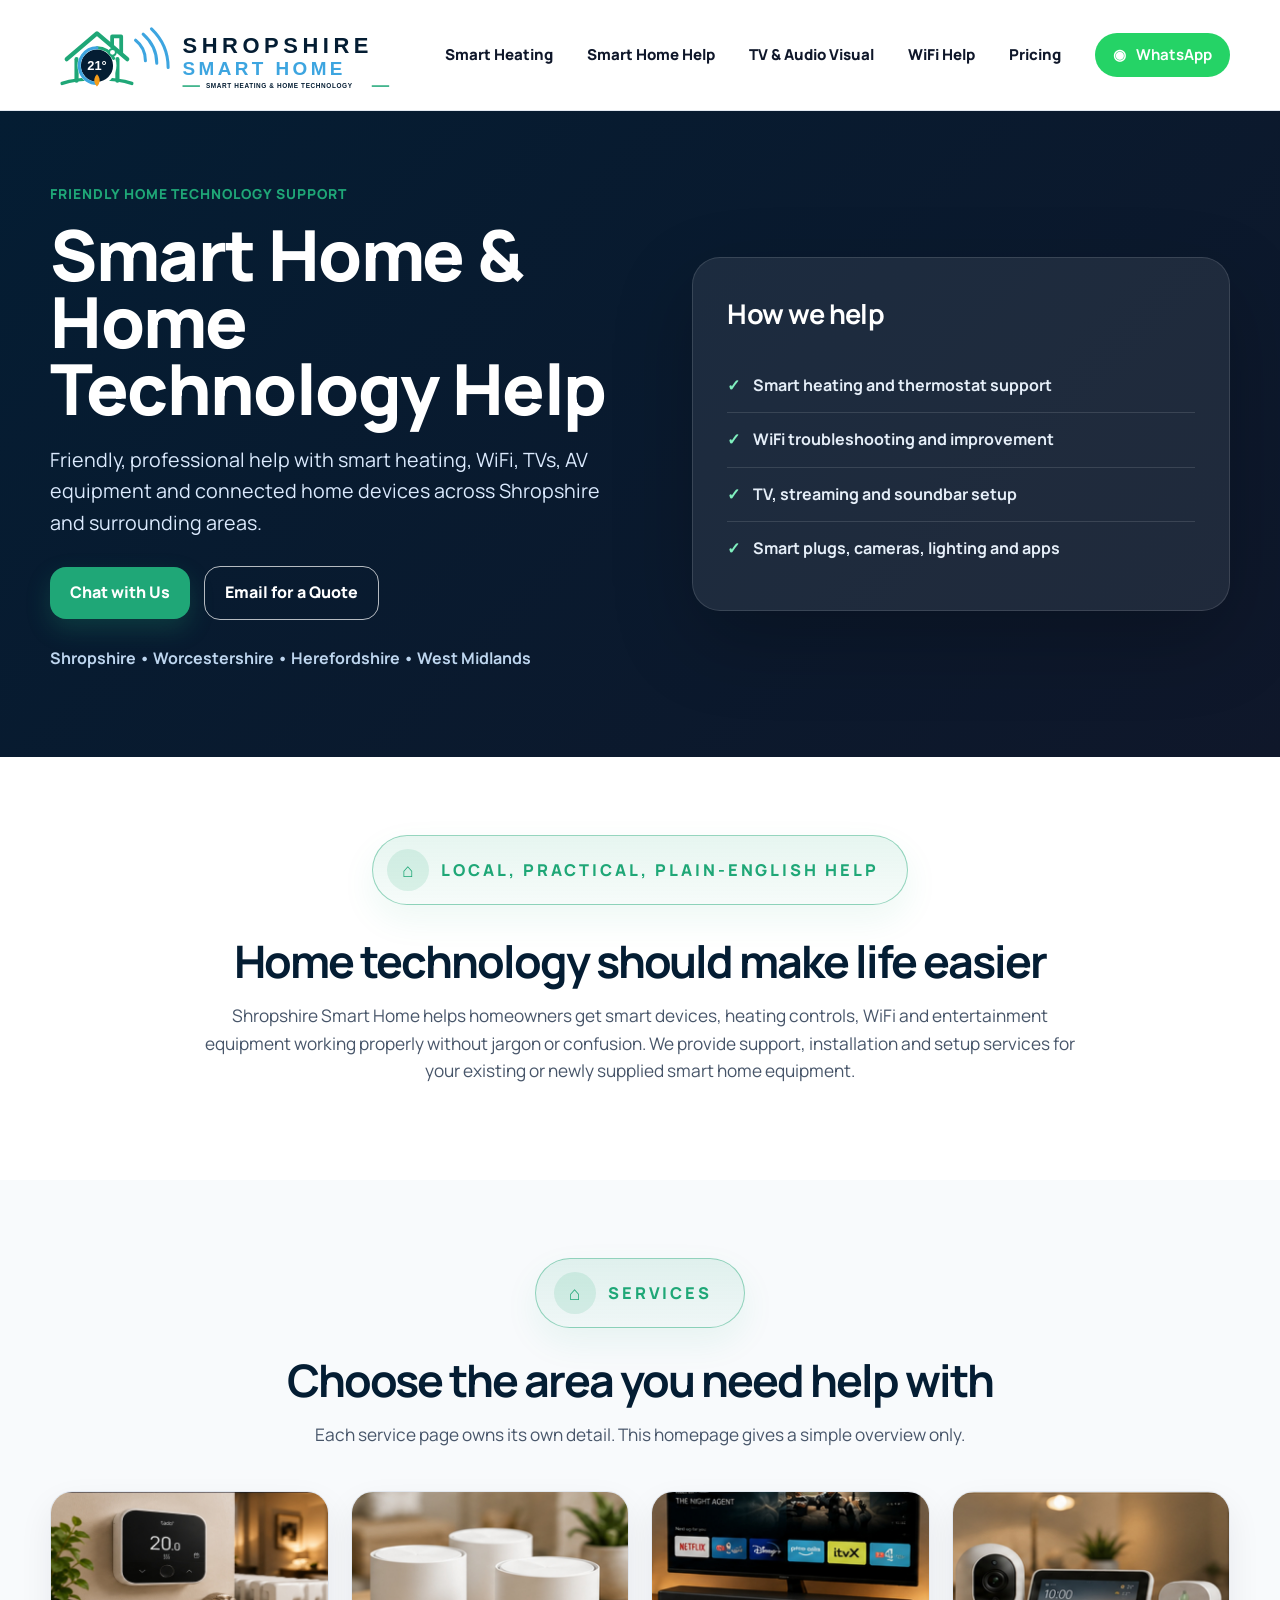
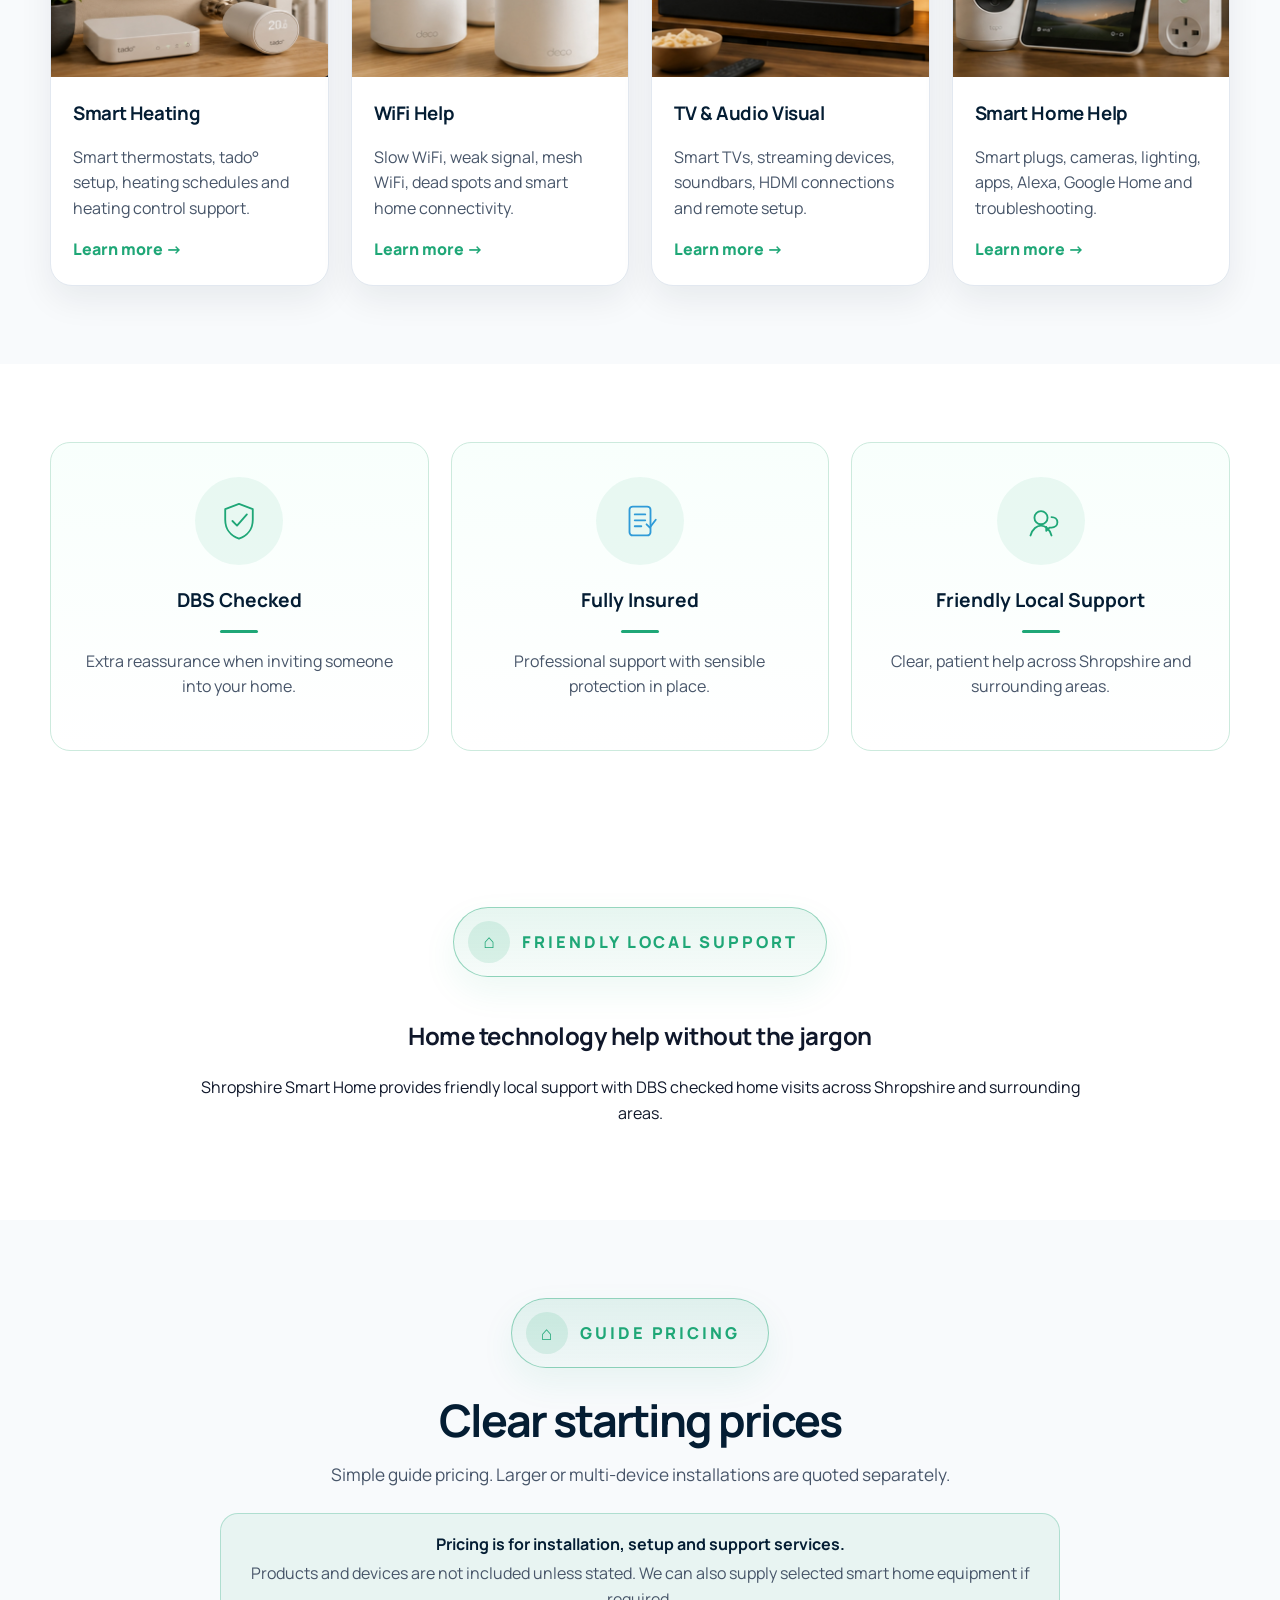
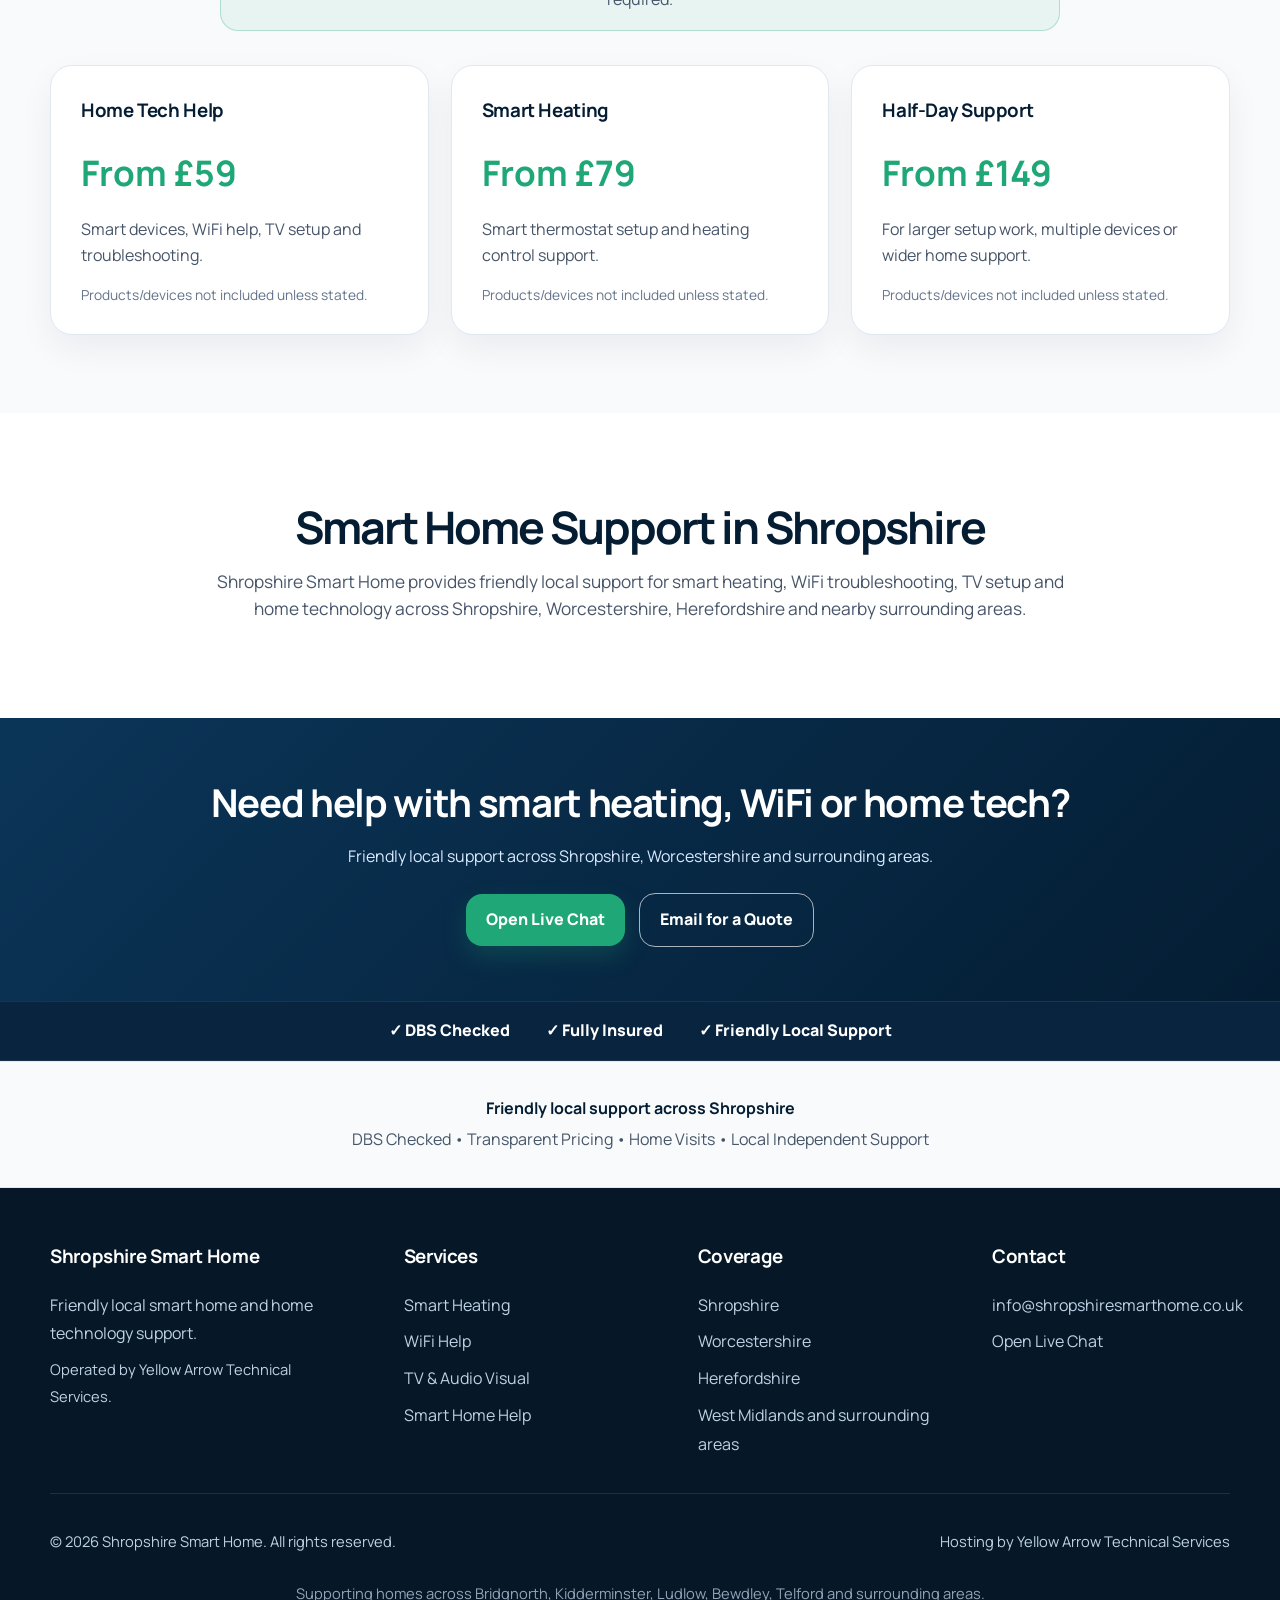
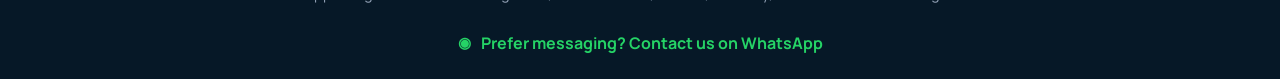
==== commit 4916e990: "WhatsApp added" ====
--- a/index.html
+++ b/index.html
@@ -3,25 +3,45 @@
 <head>
   <meta charset="utf-8">
   <meta name="viewport" content="width=device-width, initial-scale=1.0">
-  
-  <meta name="description" content="Local smart home support across Shropshire, Worcestershire and surrounding areas. Smart heating, WiFi help, TV setup and home technology support.">
-  <meta property="og:title" content="Smart Home &amp; WiFi Support in Shropshire | Shropshire Smart Home">
-  <meta property="og:description" content="Local smart home support across Shropshire, Worcestershire and surrounding areas. Smart heating, WiFi help, TV setup and home technology support.">
   <link rel="icon" href="/favicon.ico">
   <link rel="stylesheet" href="/styles.css">
 
-<title>Smart Home Help & Smart Heating Installation | Shropshire Smart Home</title>
-<meta name="description" content="Friendly local smart home support across Shropshire. Smart heating, WiFi help, TV & audio visual setup and smart home device installation.">
-<link rel="canonical" href="https://shropshiresmarthome.co.uk/">
-<meta property="og:title" content="Smart Home Help & Smart Heating Installation | Shropshire Smart Home">
-<meta property="og:description" content="Friendly local smart home support across Shropshire. Smart heating, WiFi help, TV & audio visual setup and smart home device installation.">
-<meta property="og:type" content="website">
-<meta property="og:url" content="https://shropshiresmarthome.co.uk/">
-<meta name="robots" content="index, follow">
-<script type="application/ld+json">
-{"@context": "https://schema.org", "@type": "LocalBusiness", "name": "Shropshire Smart Home", "url": "https://shropshiresmarthome.co.uk", "areaServed": ["Shropshire", "Bridgnorth", "Kidderminster", "Ludlow", "Bewdley", "Telford", "Shrewsbury"]}
-</script>
-
+
+  <title>Smart Home Help & Smart Heating Installation | Shropshire Smart Home</title>
+  <meta name="description" content="Friendly local smart home support across Shropshire. Smart heating, WiFi help, TV and audio visual setup, and smart home device installation.">
+  <link rel="canonical" href="https://shropshiresmarthome.co.uk/">
+  <meta property="og:title" content="Smart Home Help & Smart Heating Installation | Shropshire Smart Home">
+  <meta property="og:description" content="Friendly local smart home support across Shropshire. Smart heating, WiFi help, TV and audio visual setup, and smart home device installation.">
+  <meta property="og:type" content="website">
+  <meta property="og:url" content="https://shropshiresmarthome.co.uk/">
+  <meta name="robots" content="index, follow">
+  <script type="application/ld+json">
+{
+  "@context": "https://schema.org",
+  "@type": "LocalBusiness",
+  "name": "Shropshire Smart Home",
+  "url": "https://shropshiresmarthome.co.uk/",
+  "email": "info@shropshiresmarthome.co.uk",
+  "areaServed": [
+    "Shropshire",
+    "Worcestershire",
+    "Herefordshire",
+    "Bridgnorth",
+    "Kidderminster",
+    "Ludlow",
+    "Bewdley",
+    "Telford",
+    "Shrewsbury"
+  ],
+  "description": "Friendly local smart home and home technology support across Shropshire.",
+  "serviceType": [
+    "Smart Heating Installation",
+    "WiFi Help",
+    "TV and Audio Visual Setup",
+    "Smart Home Device Setup"
+  ]
+}
+  </script>
 </head>
 <body>
 <header class="site-header">
@@ -36,7 +56,11 @@
       <a href="/tv-audio-visual/">TV &amp; Audio Visual</a>
       <a href="/wifi-help/">WiFi Help</a>
       <a href="/#pricing">Pricing</a>
-    </nav>
+    
+<a class="whatsapp-nav" href="https://wa.me/447903335070?text=Hi%20I%20found%20you%20via%20Shropshire%20Smart%20Home" target="_blank" rel="noopener">
+  <span class="wa-icon">◉</span> WhatsApp
+</a>
+</nav>
   </div>
 </header>
 <main>
@@ -268,20 +292,15 @@
     <p>Hosting by <a href="https://yellowarrow.co.uk">Yellow Arrow Technical Services</a></p>
   </div>
 <p class="service-areas">Supporting homes across Bridgnorth, Kidderminster, Ludlow, Bewdley, Telford and surrounding areas.</p>
+
+<div class="whatsapp-footer-cta">
+  <a href="https://wa.me/447903335070?text=Hi%20I%20found%20you%20via%20Shropshire%20Smart%20Home" target="_blank" rel="noopener">
+    <span class="wa-icon">◉</span>
+    Prefer messaging? Contact us on WhatsApp
+  </a>
+</div>
 </footer>
-<!--Start of Tawk.to Script-->
-<script type="text/javascript">
-var Tawk_API=Tawk_API||{}, Tawk_LoadStart=new Date();
-(function(){
-var s1=document.createElement("script"),s0=document.getElementsByTagName("script")[0];
-s1.async=true;
-s1.src='https://embed.tawk.to/69ff1a2b364aeb1c298f36e7/1jo67sf1c';
-s1.charset='UTF-8';
-s1.setAttribute('crossorigin','*');
-s0.parentNode.insertBefore(s1,s0);
-})();
-</script>
-<!--End of Tawk.to Script-->
+
 <script src="/script.js"></script>
 </body>
 </html>
--- a/styles.css
+++ b/styles.css
@@ -1,3 +1,5 @@
+@import url("https://fonts.googleapis.com/css2?family=Manrope:wght@400;500;600;700;800&display=swap");
+
 
 :root {
   --navy: #041d33;
@@ -15,7 +17,7 @@
 html { scroll-behavior: smooth; }
 body {
   margin: 0;
-  font-family: Arial, Helvetica, sans-serif;
+  font-family: "Manrope", sans-serif;
   color: var(--slate);
   background: #fff;
   line-height: 1.6;
@@ -896,3 +898,70 @@
     text-align: center;
   }
 }
+
+
+/* Typography refinement */
+body {
+  -webkit-font-smoothing: antialiased;
+  -moz-osx-font-smoothing: grayscale;
+  text-rendering: optimizeLegibility;
+  font-family: "Manrope", sans-serif;
+}
+
+h1, h2, h3, h4, h5, h6,
+.navbar a,
+.hero h1 {
+  font-family: "Manrope", sans-serif;
+  letter-spacing: -0.02em;
+}
+
+.hero h1 {
+  font-weight: 800;
+}
+
+.navbar a {
+  font-weight: 700;
+}
+
+
+/* WhatsApp integration */
+.whatsapp-nav {
+  display: inline-flex;
+  align-items: center;
+  gap: 10px;
+  padding: 10px 18px;
+  border-radius: 999px;
+  background: #25D366;
+  color: #ffffff !important;
+  text-decoration: none;
+  font-weight: 700;
+  transition: transform 0.2s ease, opacity 0.2s ease;
+}
+
+.whatsapp-nav:hover {
+  opacity: 0.92;
+  transform: translateY(-1px);
+}
+
+.wa-icon {
+  font-size: 0.95rem;
+  line-height: 1;
+}
+
+.whatsapp-footer-cta {
+  margin-top: 22px;
+  text-align: center;
+}
+
+.whatsapp-footer-cta a {
+  display: inline-flex;
+  align-items: center;
+  gap: 10px;
+  color: #25D366;
+  text-decoration: none;
+  font-weight: 700;
+}
+
+.whatsapp-footer-cta a:hover {
+  opacity: 0.9;
+}
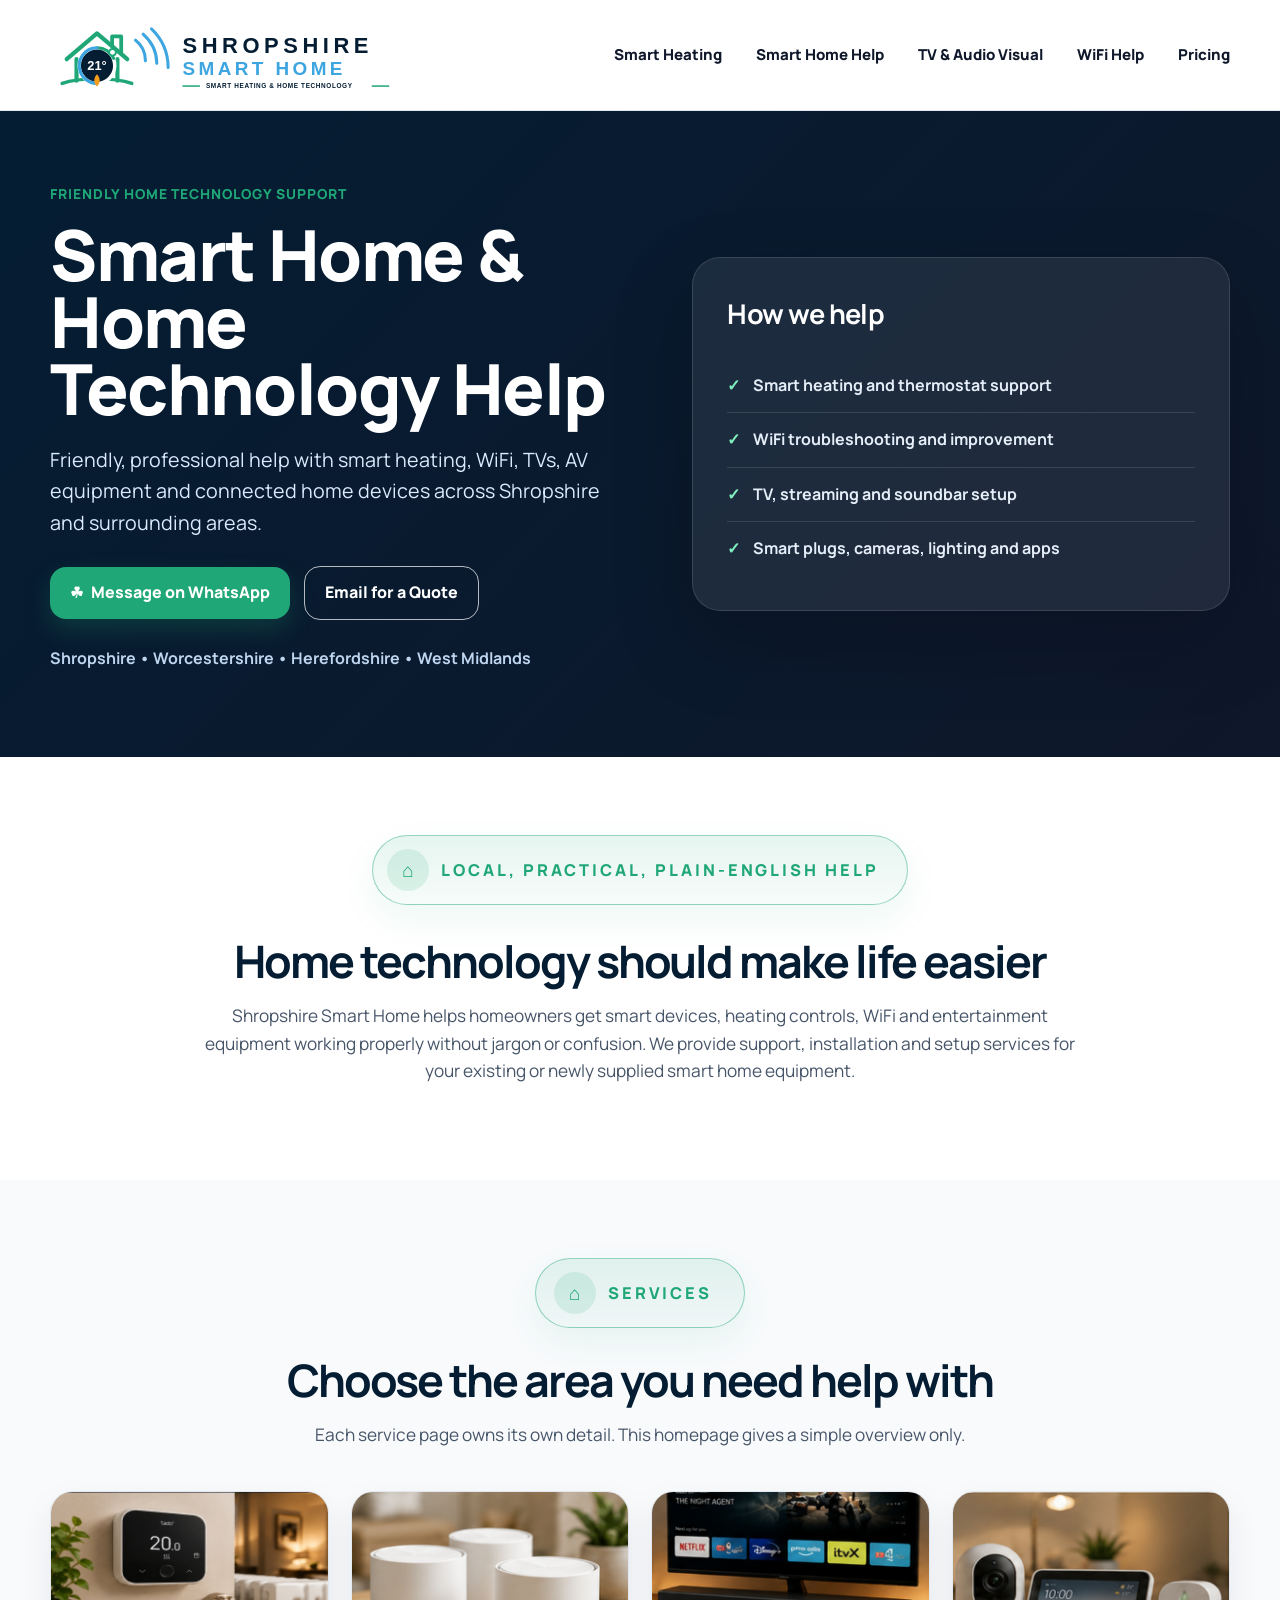
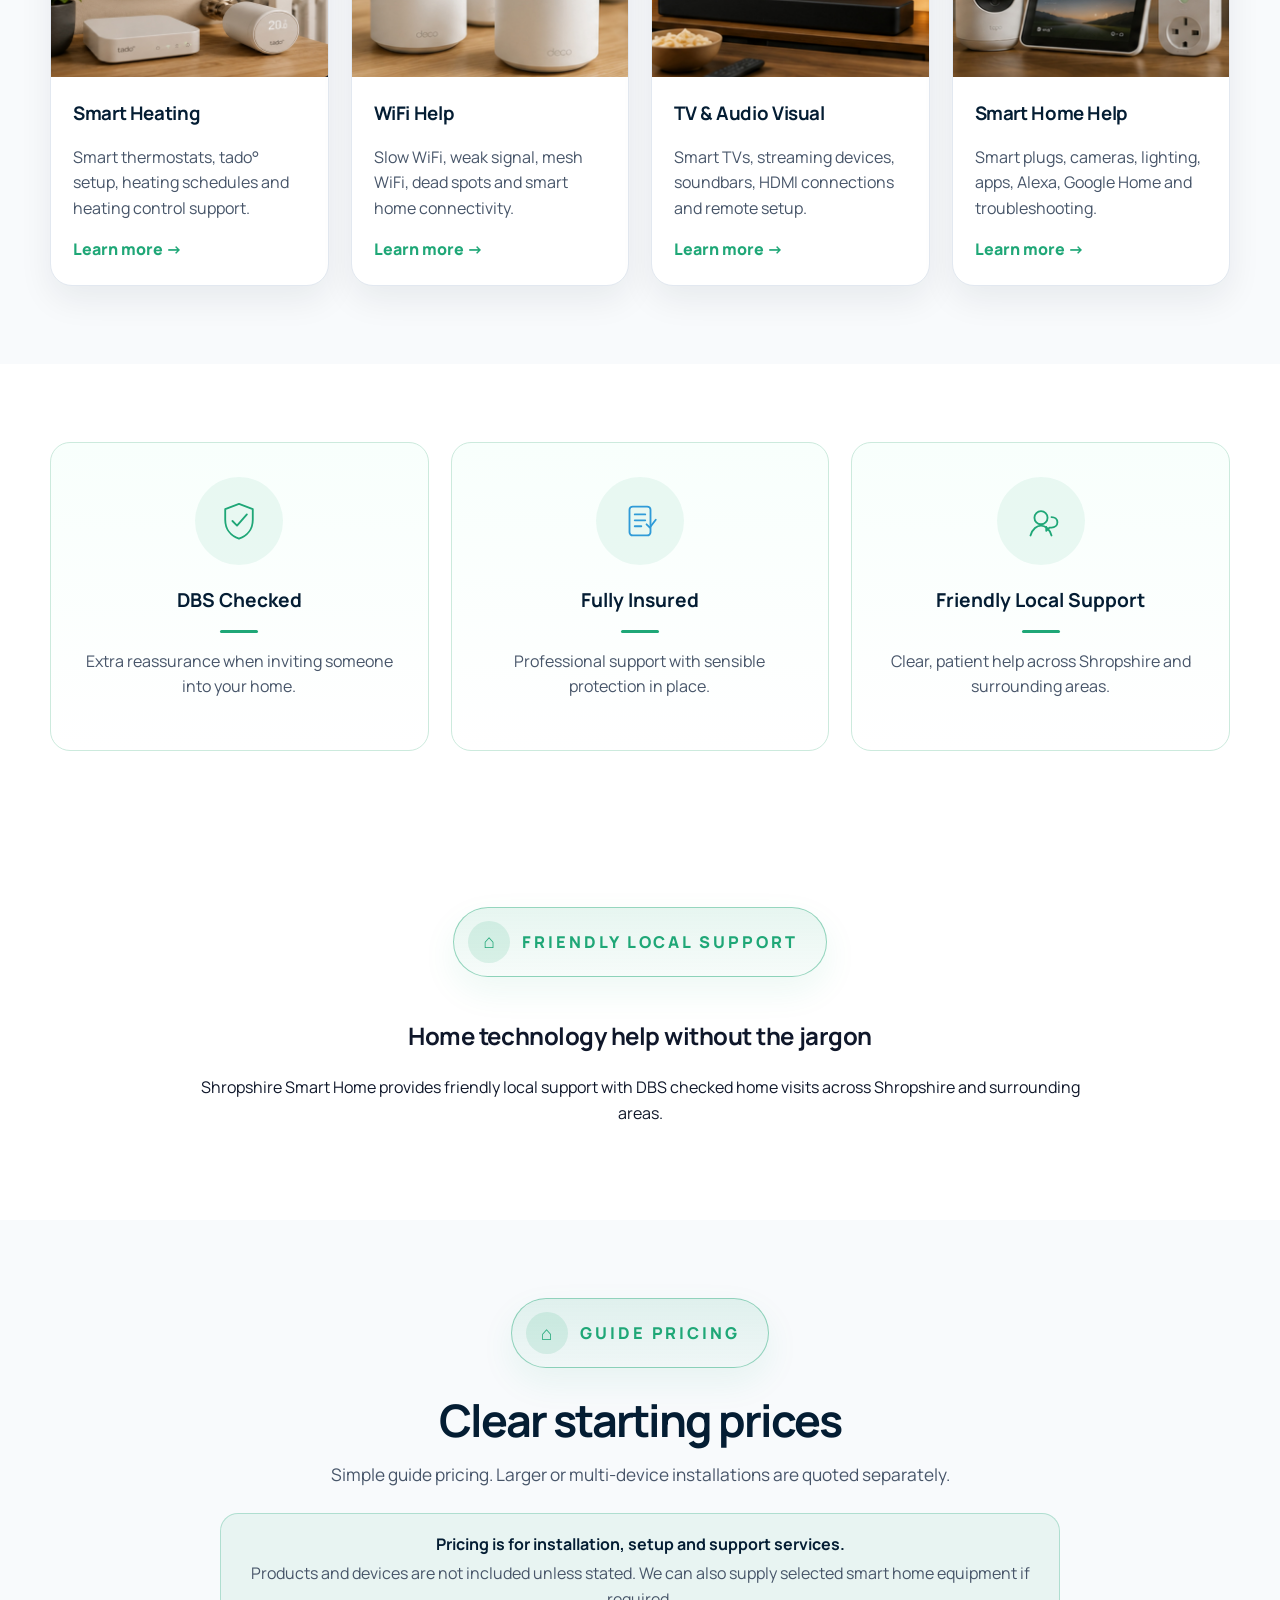
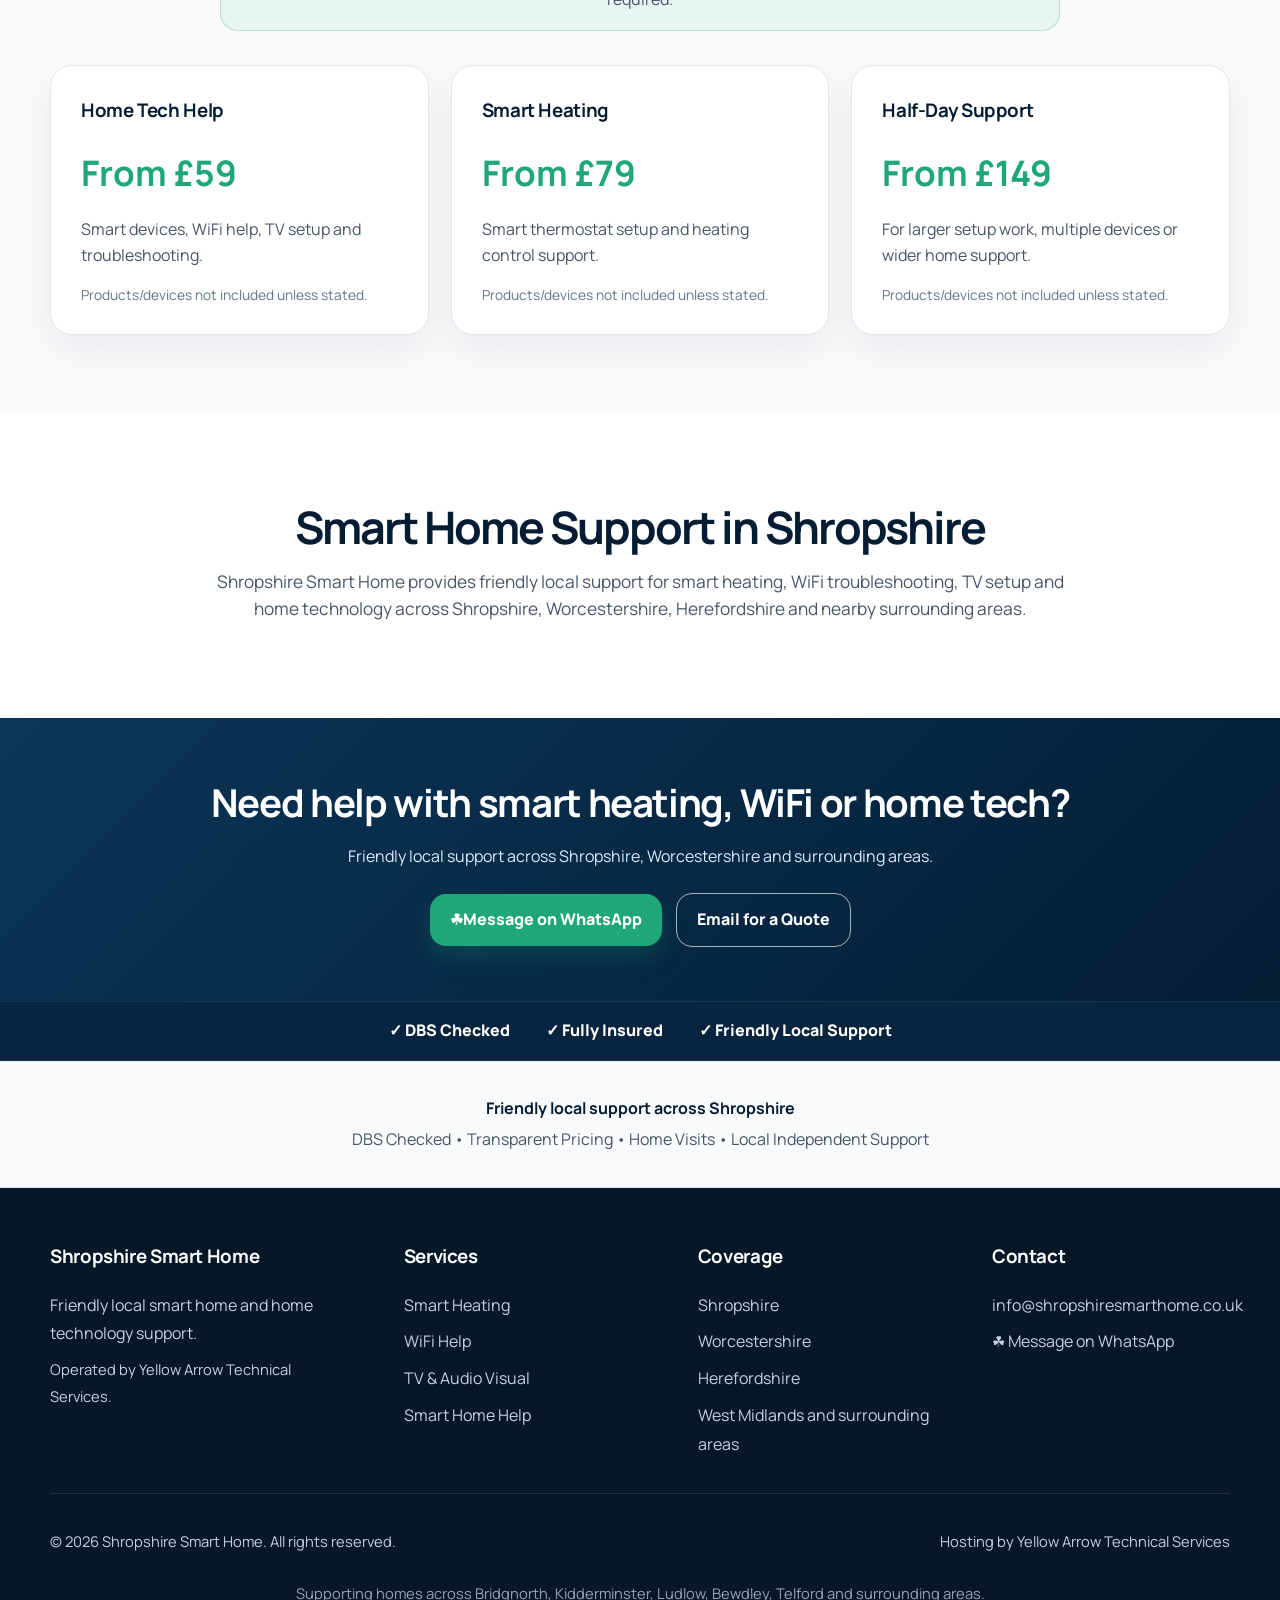
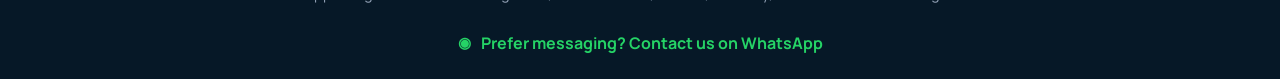
==== commit cfa2fe36: "WhatsApp mods" ====
--- a/index.html
+++ b/index.html
@@ -56,10 +56,6 @@
       <a href="/tv-audio-visual/">TV &amp; Audio Visual</a>
       <a href="/wifi-help/">WiFi Help</a>
       <a href="/#pricing">Pricing</a>
-    
-<a class="whatsapp-nav" href="https://wa.me/447903335070?text=Hi%20I%20found%20you%20via%20Shropshire%20Smart%20Home" target="_blank" rel="noopener">
-  <span class="wa-icon">◉</span> WhatsApp
-</a>
 </nav>
   </div>
 </header>
@@ -72,7 +68,7 @@
       <h1>Smart Home &amp; Home Technology Help</h1>
       <p class="hero-lead">Friendly, professional help with smart heating, WiFi, TVs, AV equipment and connected home devices across Shropshire and surrounding areas.</p>
       <div class="hero-actions">
-        <a class="button button-primary" href="javascript:void(0)" onclick="if(window.Tawk_API){Tawk_API.maximize();}">Chat with Us</a>
+        <a class="button button-primary" href="https://wa.me/447903335070?text=Hi%20I%20found%20you%20via%20Shropshire%20Smart%20Home" target="_blank" rel="noopener" onclick="if(window.Tawk_API){Tawk_API.maximize();}"><span class="wa-icon">☘</span> Message on WhatsApp</a>
         <a class="button button-secondary dark" href="mailto:info@shropshiresmarthome.co.uk?subject=Website%20Enquiry">Email for a Quote</a>
       </div>
       <p class="hero-small">Shropshire • Worcestershire • Herefordshire • West Midlands</p>
@@ -239,7 +235,7 @@
     <h2>Need help with smart heating, WiFi or home tech?</h2>
     <p>Friendly local support across Shropshire, Worcestershire and surrounding areas.</p>
     <div class="cta-actions">
-      <a class="button button-primary" href="javascript:void(0)" onclick="if(window.Tawk_API){Tawk_API.maximize();}">Open Live Chat</a>
+      <a class="button button-primary" href="https://wa.me/447903335070?text=Hi%20I%20found%20you%20via%20Shropshire%20Smart%20Home" target="_blank" rel="noopener" onclick="if(window.Tawk_API){Tawk_API.maximize();}"><span class="wa-icon">☘</span> Message on WhatsApp</a>
       <a class="button button-secondary light" href="mailto:info@shropshiresmarthome.co.uk?subject=Website%20Enquiry">Email for a Quote</a>
     </div>
   </div>
@@ -284,7 +280,7 @@
     <div>
       <h3>Contact</h3>
       <p><a href="mailto:info@shropshiresmarthome.co.uk">info@shropshiresmarthome.co.uk</a></p>
-      <p><a href="javascript:void(0)" onclick="if(window.Tawk_API){Tawk_API.maximize();}">Open Live Chat</a></p>
+      <p><a href="javascript:void(0)" onclick="if(window.Tawk_API){Tawk_API.maximize();}" href="https://wa.me/447903335070?text=Hi%20I%20found%20you%20via%20Shropshire%20Smart%20Home" target="_blank" rel="noopener"><span class="wa-icon">☘</span> Message on WhatsApp</a></p>
     </div>
   </div>
   <div class="container footer-bottom">
--- a/styles.css
+++ b/styles.css
@@ -965,3 +965,15 @@
 .whatsapp-footer-cta a:hover {
   opacity: 0.9;
 }
+
+
+/* WhatsApp CTA adjustment: no navbar WhatsApp button */
+.whatsapp-nav {
+  display: none !important;
+}
+
+.hero-actions .wa-icon,
+.cta-row .wa-icon,
+.btn .wa-icon {
+  margin-right: 8px;
+}
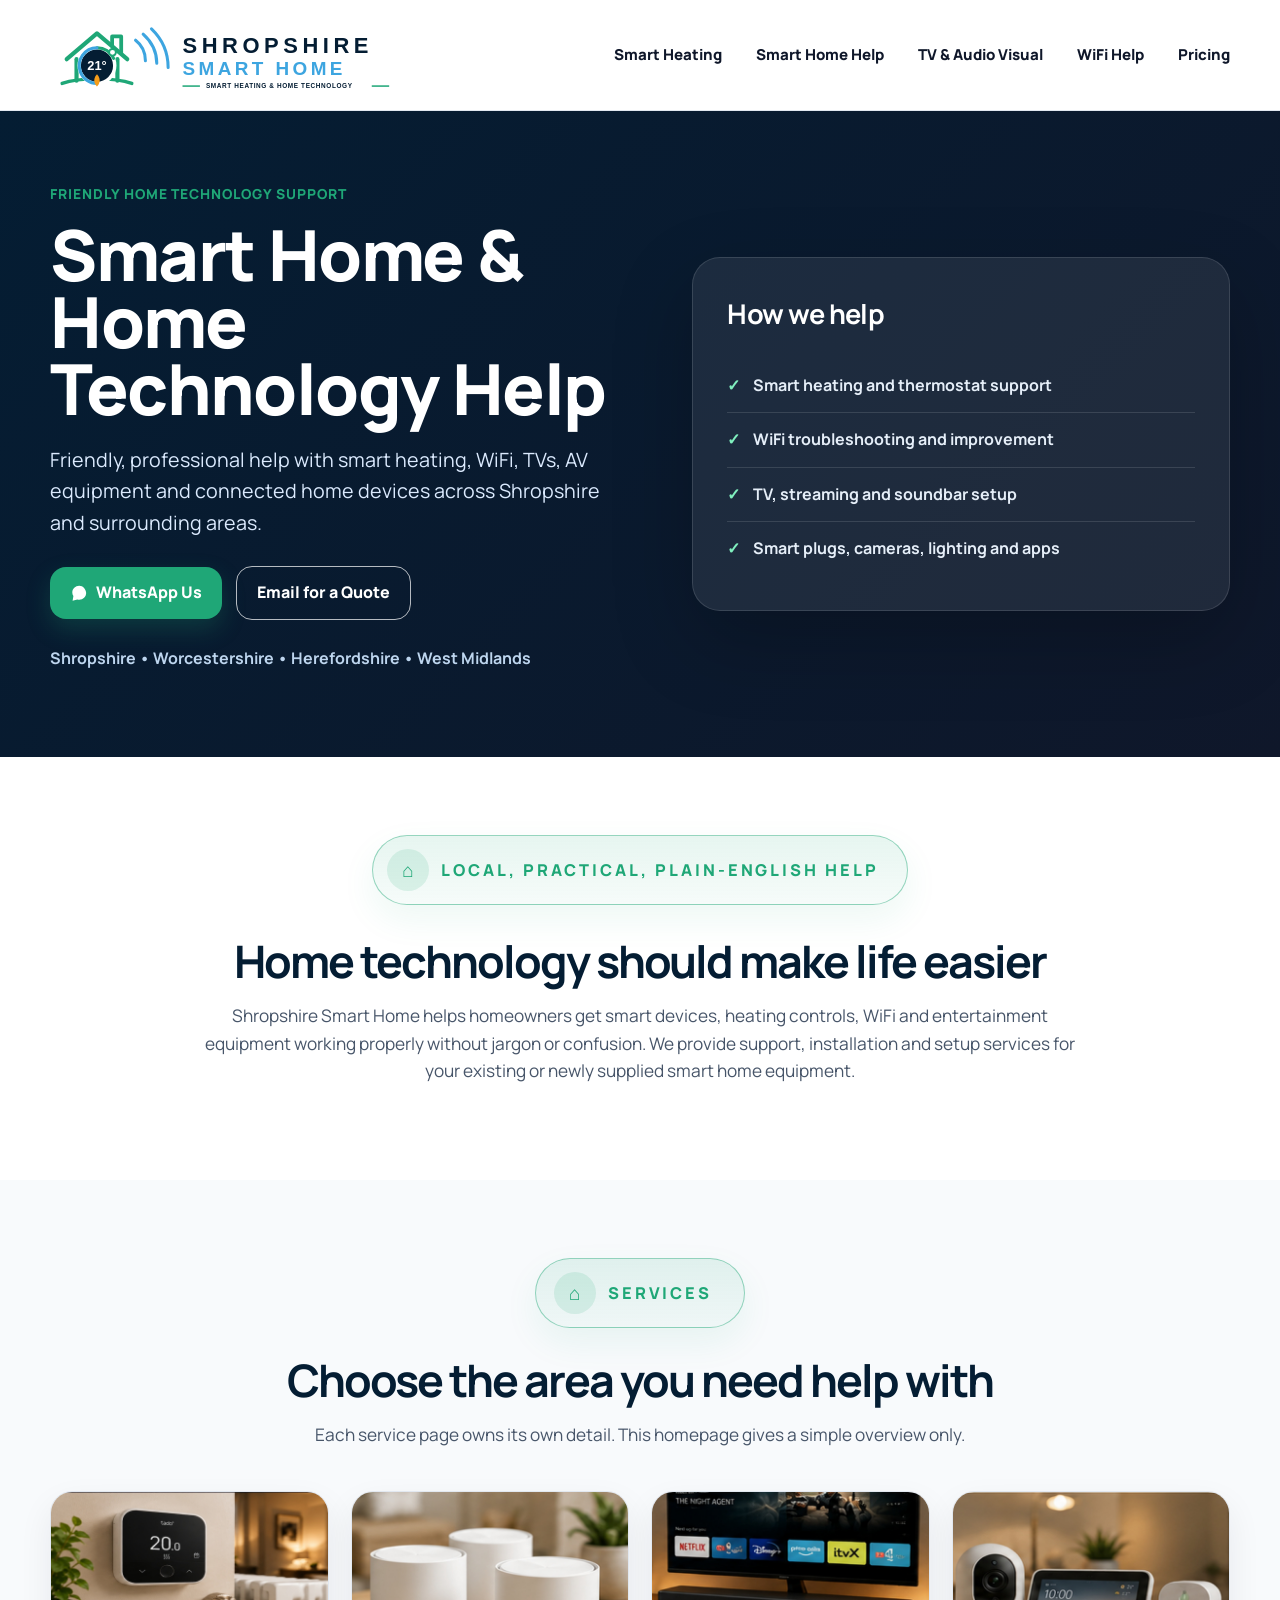
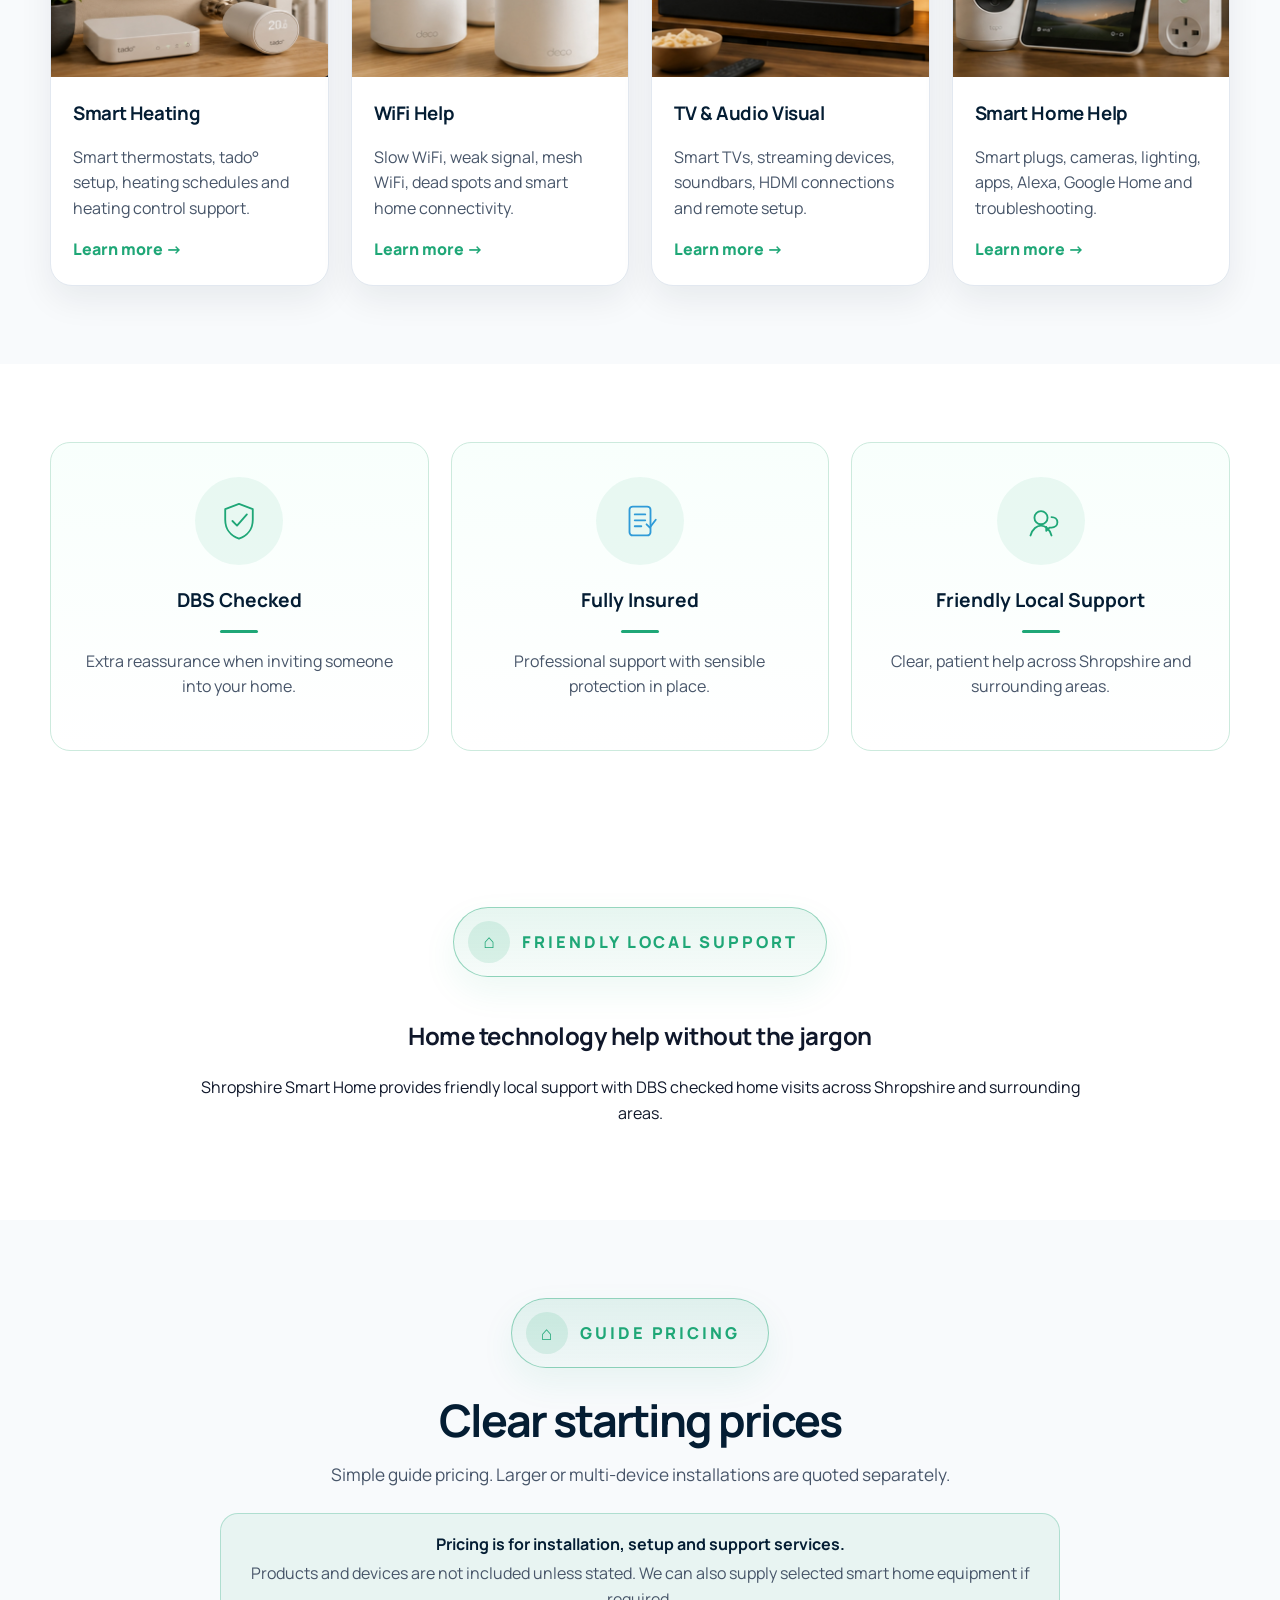
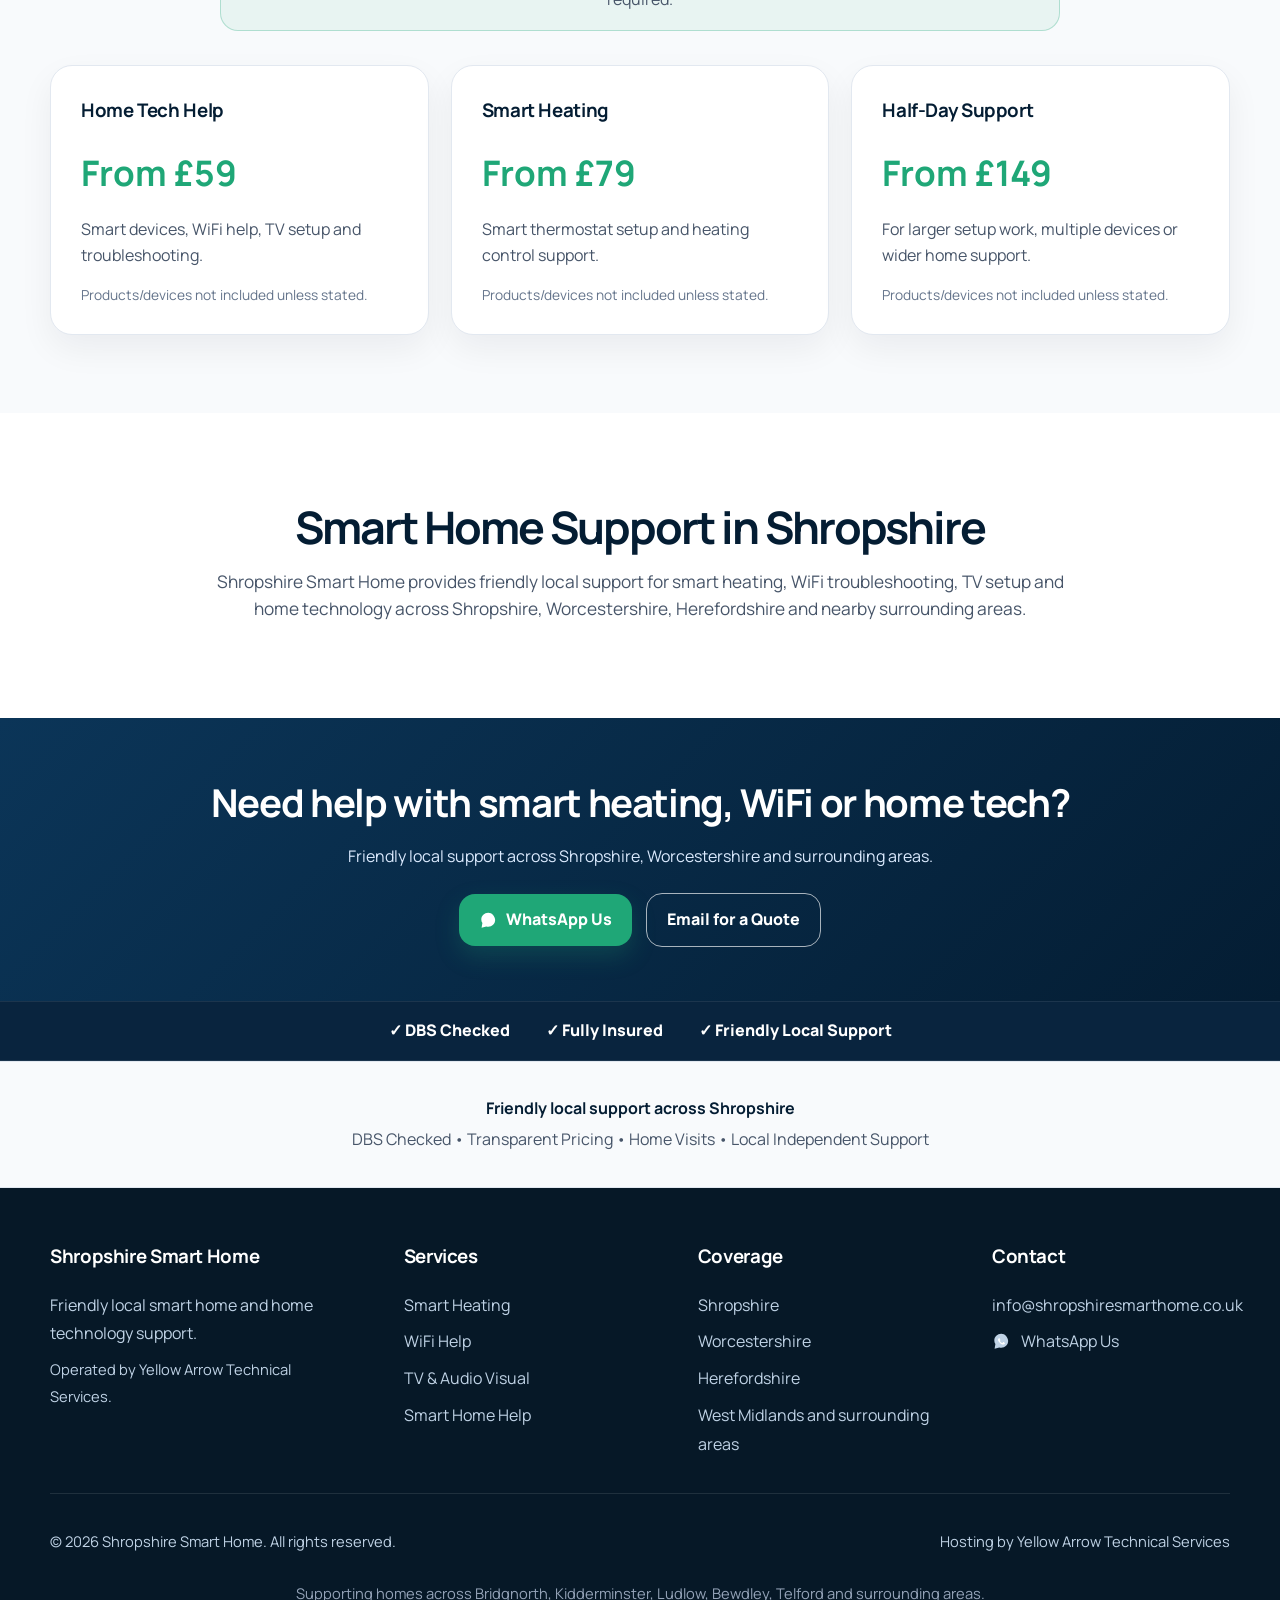
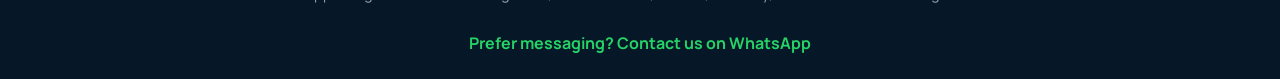
==== commit 45f5d1d2: "WhatsApp" ====
--- a/index.html
+++ b/index.html
@@ -68,7 +68,10 @@
       <h1>Smart Home &amp; Home Technology Help</h1>
       <p class="hero-lead">Friendly, professional help with smart heating, WiFi, TVs, AV equipment and connected home devices across Shropshire and surrounding areas.</p>
       <div class="hero-actions">
-        <a class="button button-primary" href="https://wa.me/447903335070?text=Hi%20I%20found%20you%20via%20Shropshire%20Smart%20Home" target="_blank" rel="noopener" onclick="if(window.Tawk_API){Tawk_API.maximize();}"><span class="wa-icon">☘</span> Message on WhatsApp</a>
+        <a class="button button-primary" href="https://wa.me/447903335070?text=Hi%20I%20found%20you%20via%20Shropshire%20Smart%20Home" target="_blank" rel="noopener" onclick="if(window.Tawk_API){Tawk_API.maximize();}"><svg class="whatsapp-icon" viewBox="0 0 32 32" aria-hidden="true" focusable="false">
+  <path d="M16 3C9.4 3 4 8.2 4 14.7c0 2.3.7 4.5 1.9 6.3L4.5 29l8.2-2.1c1.1.4 2.2.6 3.4.6 6.6 0 12-5.2 12-11.7S22.6 3 16 3z" fill="currentColor"/>
+  <path d="M21.9 18.6c-.3-.2-1.8-.9-2.1-1s-.5-.2-.7.2-.8 1-.9 1.2-.3.3-.6.1c-.3-.2-1.2-.4-2.3-1.4-.8-.7-1.4-1.6-1.6-1.9s0-.4.1-.6c.1-.1.3-.3.4-.5.1-.2.2-.3.3-.5.1-.2.1-.4 0-.5s-.7-1.7-1-2.3c-.3-.6-.5-.5-.7-.5h-.6c-.2 0-.5.1-.8.4s-1 1-1 2.4 1.1 2.8 1.2 3c.2.2 2.1 3.2 5.1 4.5.7.3 1.3.5 1.7.6.7.2 1.4.2 1.9.1.6-.1 1.8-.7 2-1.4.2-.7.2-1.3.2-1.4-.1-.2-.3-.3-.6-.5z" fill="#fff"/>
+</svg> WhatsApp Us</a>
         <a class="button button-secondary dark" href="mailto:info@shropshiresmarthome.co.uk?subject=Website%20Enquiry">Email for a Quote</a>
       </div>
       <p class="hero-small">Shropshire • Worcestershire • Herefordshire • West Midlands</p>
@@ -235,7 +238,10 @@
     <h2>Need help with smart heating, WiFi or home tech?</h2>
     <p>Friendly local support across Shropshire, Worcestershire and surrounding areas.</p>
     <div class="cta-actions">
-      <a class="button button-primary" href="https://wa.me/447903335070?text=Hi%20I%20found%20you%20via%20Shropshire%20Smart%20Home" target="_blank" rel="noopener" onclick="if(window.Tawk_API){Tawk_API.maximize();}"><span class="wa-icon">☘</span> Message on WhatsApp</a>
+      <a class="button button-primary" href="https://wa.me/447903335070?text=Hi%20I%20found%20you%20via%20Shropshire%20Smart%20Home" target="_blank" rel="noopener" onclick="if(window.Tawk_API){Tawk_API.maximize();}"><svg class="whatsapp-icon" viewBox="0 0 32 32" aria-hidden="true" focusable="false">
+  <path d="M16 3C9.4 3 4 8.2 4 14.7c0 2.3.7 4.5 1.9 6.3L4.5 29l8.2-2.1c1.1.4 2.2.6 3.4.6 6.6 0 12-5.2 12-11.7S22.6 3 16 3z" fill="currentColor"/>
+  <path d="M21.9 18.6c-.3-.2-1.8-.9-2.1-1s-.5-.2-.7.2-.8 1-.9 1.2-.3.3-.6.1c-.3-.2-1.2-.4-2.3-1.4-.8-.7-1.4-1.6-1.6-1.9s0-.4.1-.6c.1-.1.3-.3.4-.5.1-.2.2-.3.3-.5.1-.2.1-.4 0-.5s-.7-1.7-1-2.3c-.3-.6-.5-.5-.7-.5h-.6c-.2 0-.5.1-.8.4s-1 1-1 2.4 1.1 2.8 1.2 3c.2.2 2.1 3.2 5.1 4.5.7.3 1.3.5 1.7.6.7.2 1.4.2 1.9.1.6-.1 1.8-.7 2-1.4.2-.7.2-1.3.2-1.4-.1-.2-.3-.3-.6-.5z" fill="#fff"/>
+</svg> WhatsApp Us</a>
       <a class="button button-secondary light" href="mailto:info@shropshiresmarthome.co.uk?subject=Website%20Enquiry">Email for a Quote</a>
     </div>
   </div>
@@ -280,7 +286,10 @@
     <div>
       <h3>Contact</h3>
       <p><a href="mailto:info@shropshiresmarthome.co.uk">info@shropshiresmarthome.co.uk</a></p>
-      <p><a href="javascript:void(0)" onclick="if(window.Tawk_API){Tawk_API.maximize();}" href="https://wa.me/447903335070?text=Hi%20I%20found%20you%20via%20Shropshire%20Smart%20Home" target="_blank" rel="noopener"><span class="wa-icon">☘</span> Message on WhatsApp</a></p>
+      <p><a href="javascript:void(0)" onclick="if(window.Tawk_API){Tawk_API.maximize();}" href="https://wa.me/447903335070?text=Hi%20I%20found%20you%20via%20Shropshire%20Smart%20Home" target="_blank" rel="noopener"><svg class="whatsapp-icon" viewBox="0 0 32 32" aria-hidden="true" focusable="false">
+  <path d="M16 3C9.4 3 4 8.2 4 14.7c0 2.3.7 4.5 1.9 6.3L4.5 29l8.2-2.1c1.1.4 2.2.6 3.4.6 6.6 0 12-5.2 12-11.7S22.6 3 16 3z" fill="currentColor"/>
+  <path d="M21.9 18.6c-.3-.2-1.8-.9-2.1-1s-.5-.2-.7.2-.8 1-.9 1.2-.3.3-.6.1c-.3-.2-1.2-.4-2.3-1.4-.8-.7-1.4-1.6-1.6-1.9s0-.4.1-.6c.1-.1.3-.3.4-.5.1-.2.2-.3.3-.5.1-.2.1-.4 0-.5s-.7-1.7-1-2.3c-.3-.6-.5-.5-.7-.5h-.6c-.2 0-.5.1-.8.4s-1 1-1 2.4 1.1 2.8 1.2 3c.2.2 2.1 3.2 5.1 4.5.7.3 1.3.5 1.7.6.7.2 1.4.2 1.9.1.6-.1 1.8-.7 2-1.4.2-.7.2-1.3.2-1.4-.1-.2-.3-.3-.6-.5z" fill="#fff"/>
+</svg> WhatsApp Us</a></p>
     </div>
   </div>
   <div class="container footer-bottom">
--- a/styles.css
+++ b/styles.css
@@ -977,3 +977,18 @@
 .btn .wa-icon {
   margin-right: 8px;
 }
+
+
+/* WhatsApp button icon refinement */
+.whatsapp-icon {
+  width: 1.15em;
+  height: 1.15em;
+  display: inline-block;
+  vertical-align: -0.18em;
+  margin-right: 8px;
+  color: currentColor;
+}
+
+.wa-icon {
+  display: none !important;
+}
